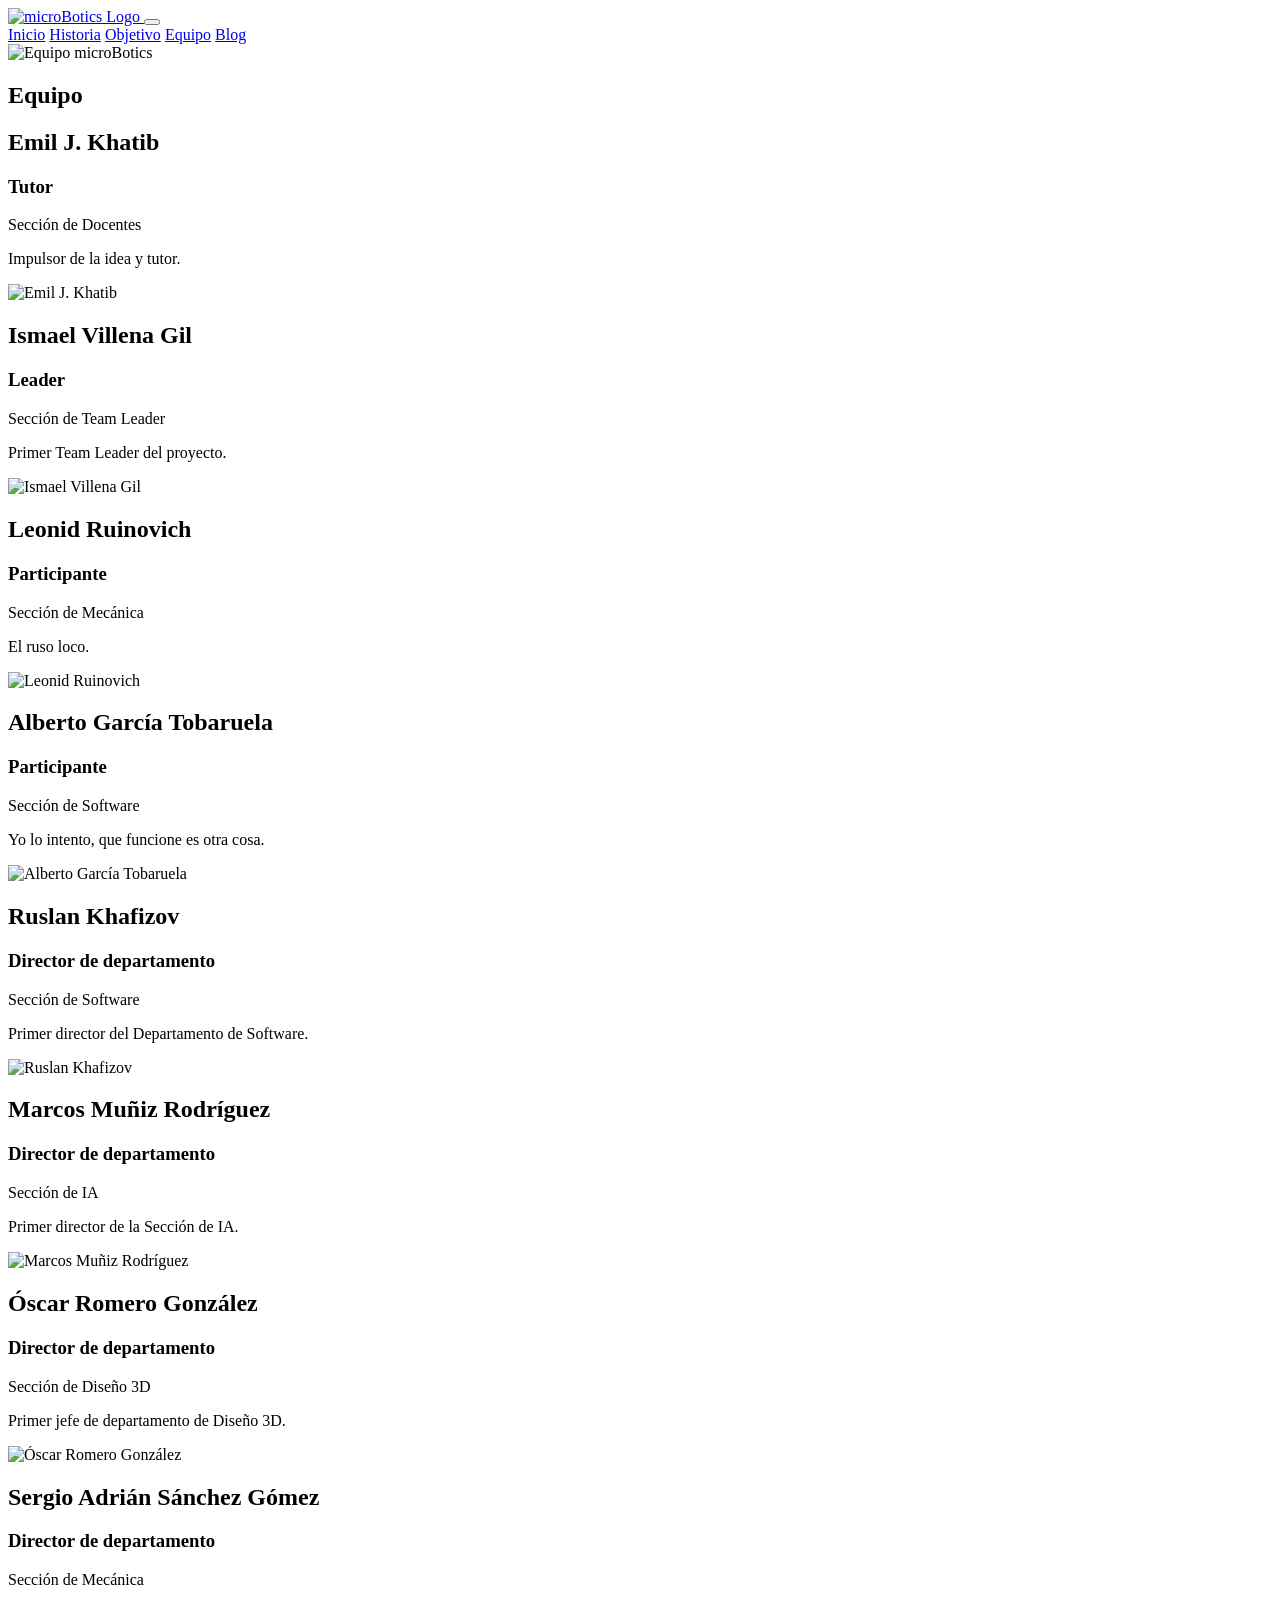
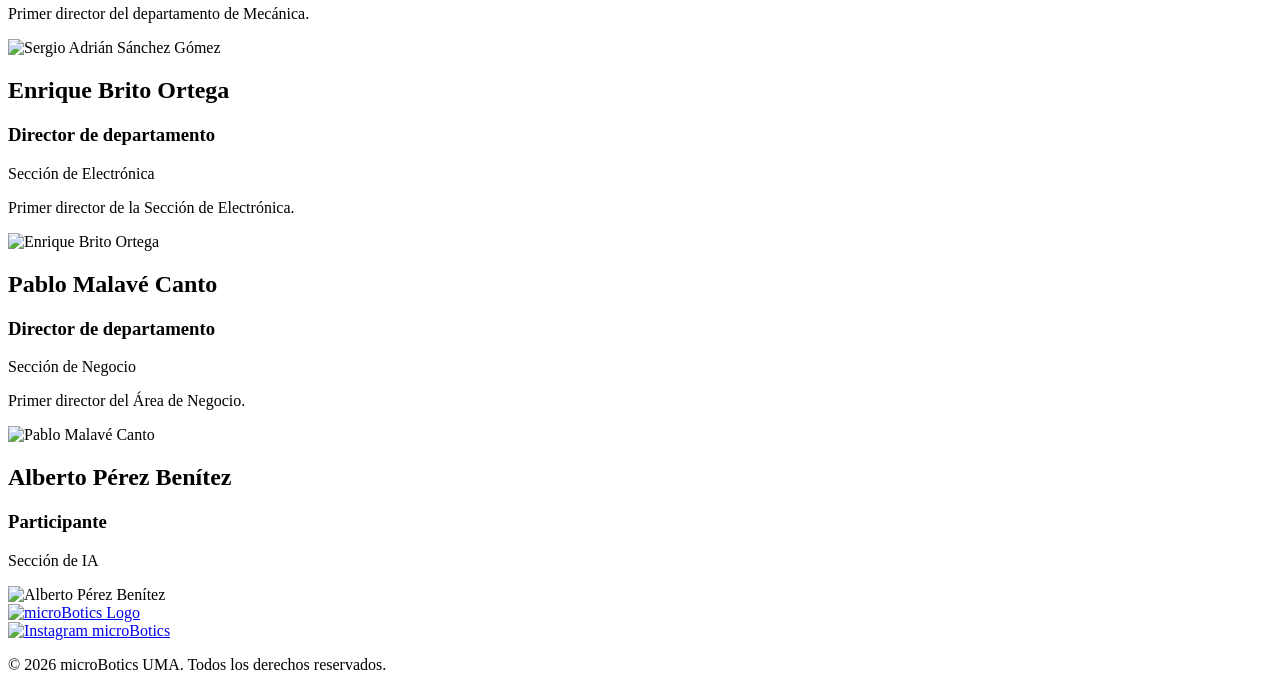
==== equipo/index.html @ 7e82edec "Add index.html for equipo section" ====
<!DOCTYPE html>
<html lang="es">
<head>
    <meta charset="UTF-8">
    <meta name="viewport" content="width=device-width, initial-scale=1.0">
    <title>Equipo - microBotics UMA</title>
    <link rel="stylesheet" href="style.css">
    <link rel="icon" type="image/png" href="favicon.png">
</head>
<body>

    <!-- CABECERA FIJA Y BLOQUEADA -->
    <header class="header">
        <a href="index.html" class="logo-container">
            <img src="logo.png" alt="microBotics Logo" class="logo-img">
        </a>
        
        <!-- Botón de menú hamburguesa para móviles -->
        <button class="menu-toggle" id="mobileMenuBtn" aria-label="Abrir menú">
            <span></span>
            <span></span>
            <span></span>
        </button>

        <nav class="nav nav-links" id="navLinks">
            <a href="index.html">Inicio</a>
            <a href="que-es-microbotics.html">Historia</a>
            <a href="objetivo.html">Objetivo</a>
            <a href="equipo.html">Equipo</a>
            <a href="index.html#blog">Blog</a>
        </nav>
    </header>

    <!-- PORTADA DE LA PÁGINA (HERO INTERNO) -->
    <section class="hero-internal">
        <!-- Puedes usar proyecto-modular-1.jpg o cualquier foto de chasis que tengas -->
        <img src="equipo.jpg" alt="Equipo microBotics" class="bg-image">
        <div class="overlay-internal"></div>
        <div class="hero-internal-content">
            <h1>Equipo</h1>
        </div>
    </section>

    <!-- SECCIÓN DE MIEMBROS DEL EQUIPO -->
    <section class="team-section">
        <div class="team-container">

            <!-- Miembro 1 -->
            <div class="team-card">
                <div class="team-info">
                    <h2>Emil J. Khatib</h2>
                    <h3>Tutor</h3>
                    <span class="team-badge">Sección de Docentes</span>
                    <p>Impulsor de la idea y tutor.</p>
                </div>
                <div class="team-photo">
                    <img src="logo.png" alt="Emil J. Khatib">
                </div>
            </div>

            <!-- Miembro 2 -->
            <div class="team-card">
                <div class="team-info">
                    <h2>Ismael Villena Gil</h2>
                    <h3>Leader</h3>
                    <span class="team-badge">Sección de Team Leader</span>
                    <p>Primer Team Leader del proyecto.</p>
                </div>
                <div class="team-photo">
                    <img src="logo.png" alt="Ismael Villena Gil">
                </div>
            </div>

            <!-- Miembro 3 -->
            <div class="team-card">
                <div class="team-info">
                    <h2>Leonid Ruinovich</h2>
                    <h3>Participante</h3>
                    <span class="team-badge">Sección de Mecánica</span>
                    <p>El ruso loco.</p>
                </div>
                <div class="team-photo">
                    <img src="logo.png" alt="Leonid Ruinovich">
                </div>
            </div>

            <!-- Miembro 4 -->
            <div class="team-card">
                <div class="team-info">
                    <h2>Alberto García Tobaruela</h2>
                    <h3>Participante</h3>
                    <span class="team-badge">Sección de Software</span>
                    <p>Yo lo intento, que funcione es otra cosa.</p>
                </div>
                <div class="team-photo">
                    <img src="logo.png" alt="Alberto García Tobaruela">
                </div>
            </div>

            <!-- Miembro 5 -->
            <div class="team-card">
                <div class="team-info">
                    <h2>Ruslan Khafizov</h2>
                    <h3>Director de departamento</h3>
                    <span class="team-badge">Sección de Software</span>
                    <p>Primer director del Departamento de Software.</p>
                </div>
                <div class="team-photo">
                    <img src="logo.png" alt="Ruslan Khafizov">
                </div>
            </div>

            <!-- Miembro 6 -->
            <div class="team-card">
                <div class="team-info">
                    <h2>Marcos Muñiz Rodríguez</h2>
                    <h3>Director de departamento</h3>
                    <span class="team-badge">Sección de IA</span>
                    <p>Primer director de la Sección de IA.</p>
                </div>
                <div class="team-photo">
                    <img src="logo.png" alt="Marcos Muñiz Rodríguez">
                </div>
            </div>

            <!-- Miembro 7 -->
            <div class="team-card">
                <div class="team-info">
                    <h2>Óscar Romero González</h2>
                    <h3>Director de departamento</h3>
                    <span class="team-badge">Sección de Diseño 3D</span>
                    <p>Primer jefe de departamento de Diseño 3D.</p>
                </div>
                <div class="team-photo">
                    <img src="logo.png" alt="Óscar Romero González">
                </div>
            </div>

            <!-- Miembro 8 -->
            <div class="team-card">
                <div class="team-info">
                    <h2>Sergio Adrián Sánchez Gómez</h2>
                    <h3>Director de departamento</h3>
                    <span class="team-badge">Sección de Mecánica</span>
                    <p>Primer director del departamento de Mecánica.</p>
                </div>
                <div class="team-photo">
                    <img src="logo.png" alt="Sergio Adrián Sánchez Gómez">
                </div>
            </div>

            <!-- Miembro 9 -->
            <div class="team-card">
                <div class="team-info">
                    <h2>Enrique Brito Ortega</h2>
                    <h3>Director de departamento</h3>
                    <span class="team-badge">Sección de Electrónica</span>
                    <p>Primer director de la Sección de Electrónica.</p>
                </div>
                <div class="team-photo">
                    <img src="logo.png" alt="Enrique Brito Ortega">
                </div>
            </div>

            <!-- Miembro 10 -->
            <div class="team-card">
                <div class="team-info">
                    <h2>Pablo Malavé Canto</h2>
                    <h3>Director de departamento</h3>
                    <span class="team-badge">Sección de Negocio</span>
                    <p>Primer director del Área de Negocio.</p>
                </div>
                <div class="team-photo">
                    <img src="logo.png" alt="Pablo Malavé Canto">
                </div>
            </div>

            <!-- Miembro 11 -->
            <div class="team-card">
                <div class="team-info">
                    <h2>Alberto Pérez Benítez</h2>
                    <h3>Participante</h3>
                    <span class="team-badge">Sección de IA</span>
                    <p></p>
                </div>
                <div class="team-photo">
                    <img src="logo.png" alt="Alberto Pérez Benítez">
                </div>
            </div>

        </div>
    </section>

   <!-- PIE DE PÁGINA (FOOTER) -->
    <footer class="footer">
        <div class="footer-content">
            <a href="index.html" class="footer-logo-container">
                <img src="logo.png" alt="microBotics Logo" class="footer-logo-img">
            </a>
            
            <!-- Logo de Instagram con enlace directo -->
            <div class="footer-social">
                <a href="https://www.instagram.com/micro_botics/" target="_blank" class="footer-insta-link">
                    <img src="logo-insta.png" alt="Instagram microBotics" class="footer-insta-img">
                </a>
            </div>

            <p class="footer-copy">© 2026 microBotics UMA. Todos los derechos reservados.</p>
        </div>
    </footer>

    <script src="script.js"></script>
</body>
</html>
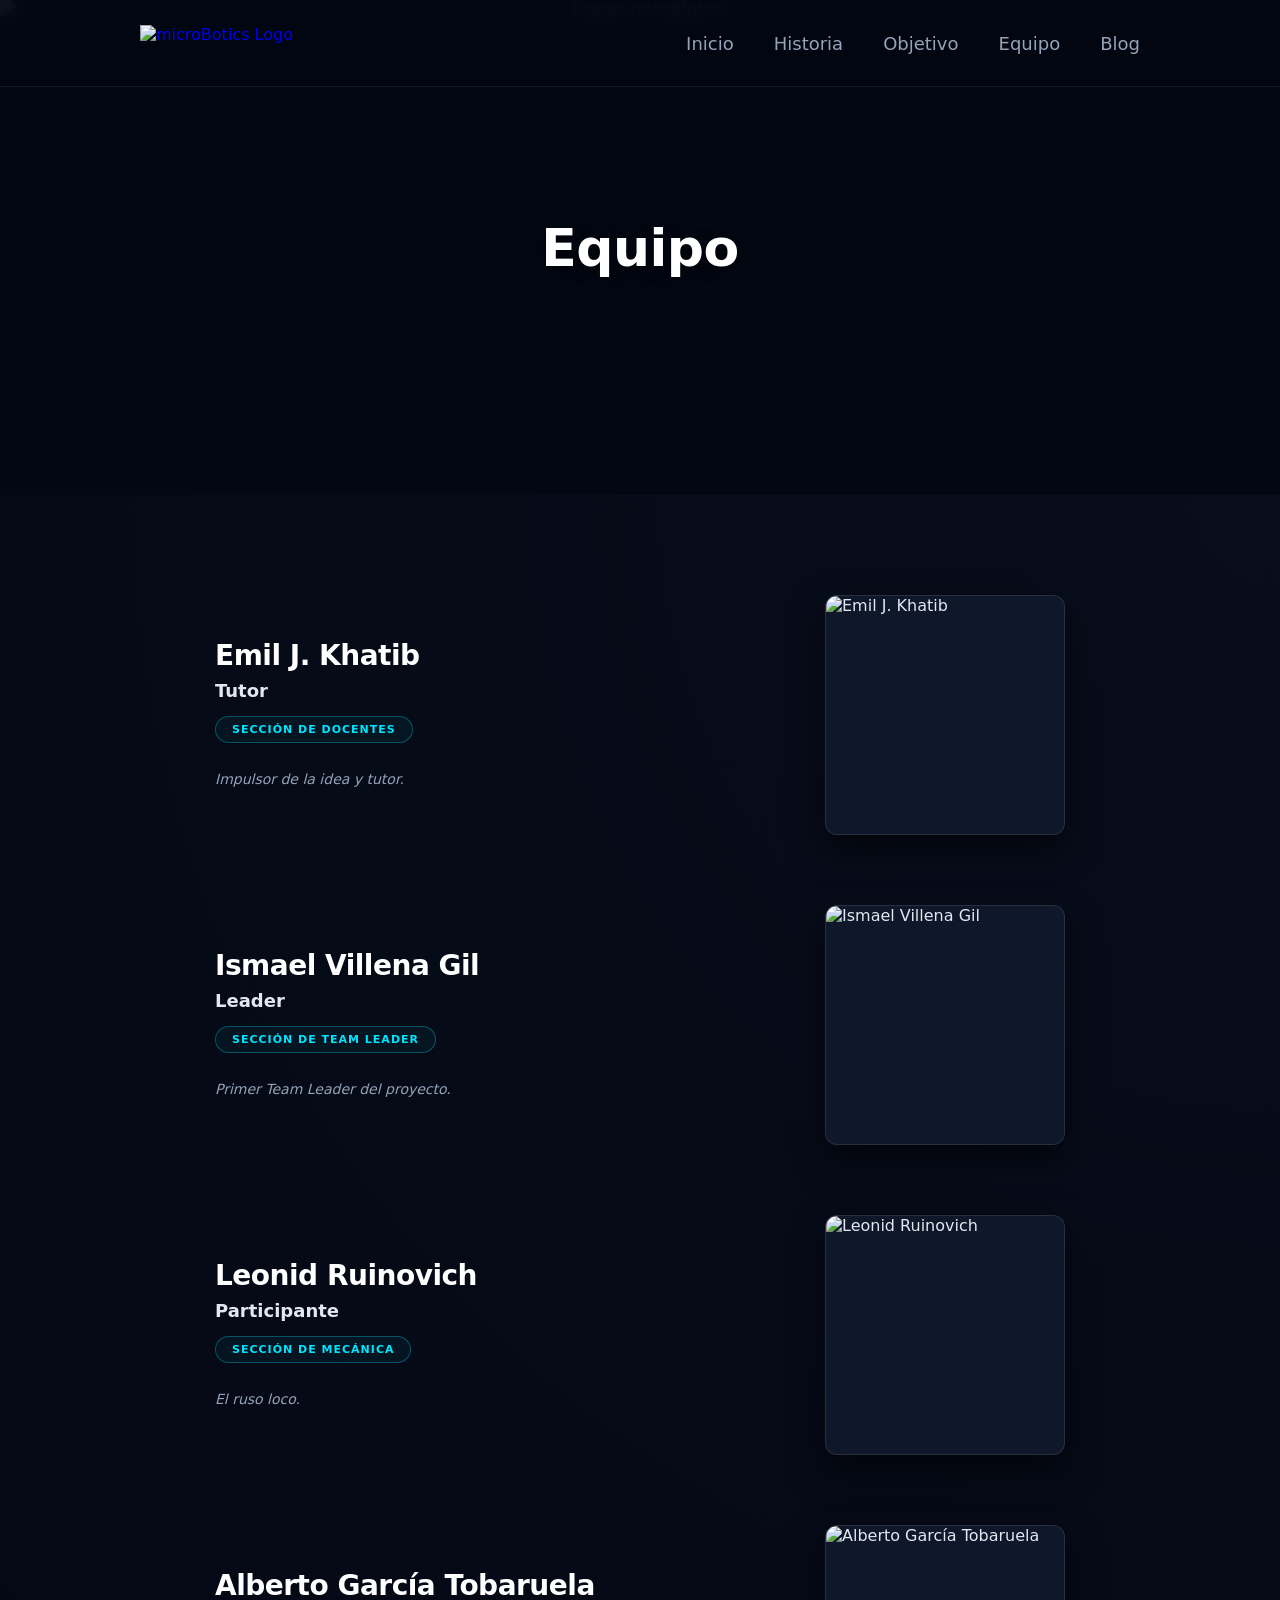
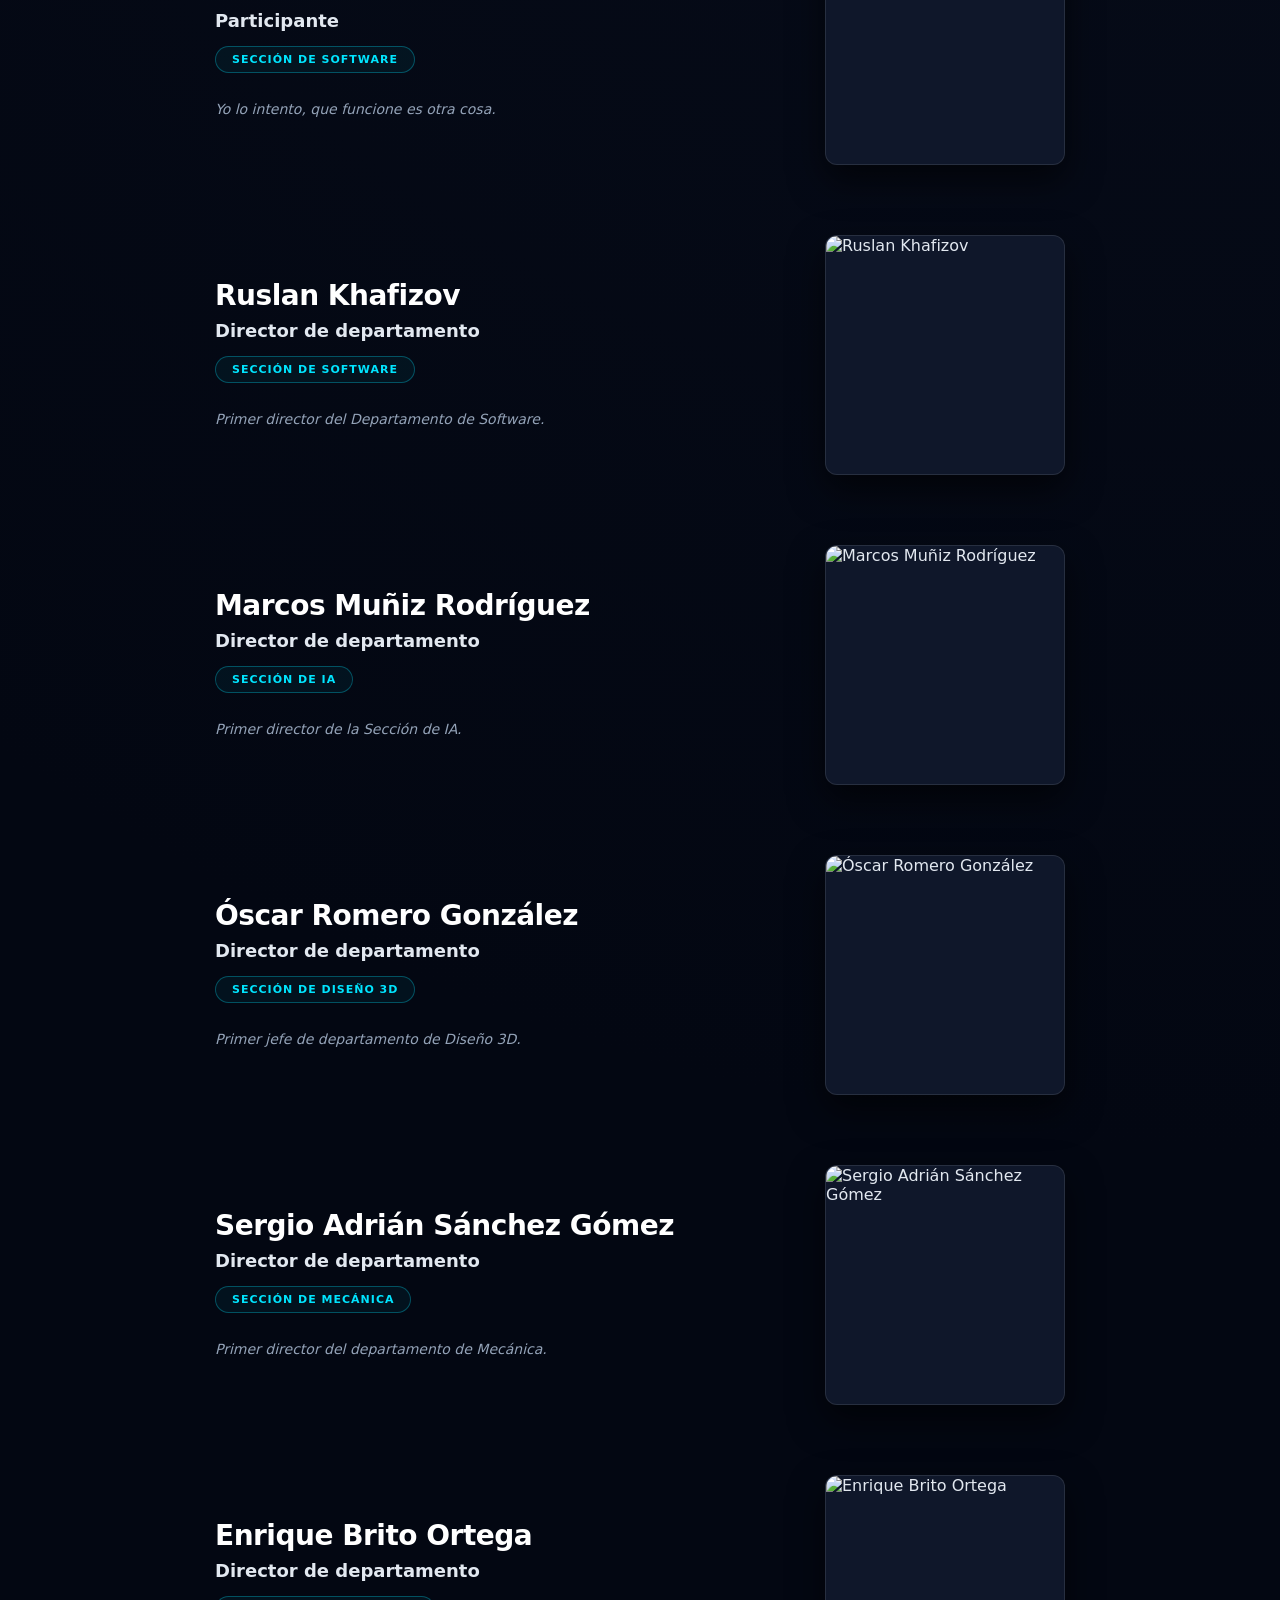
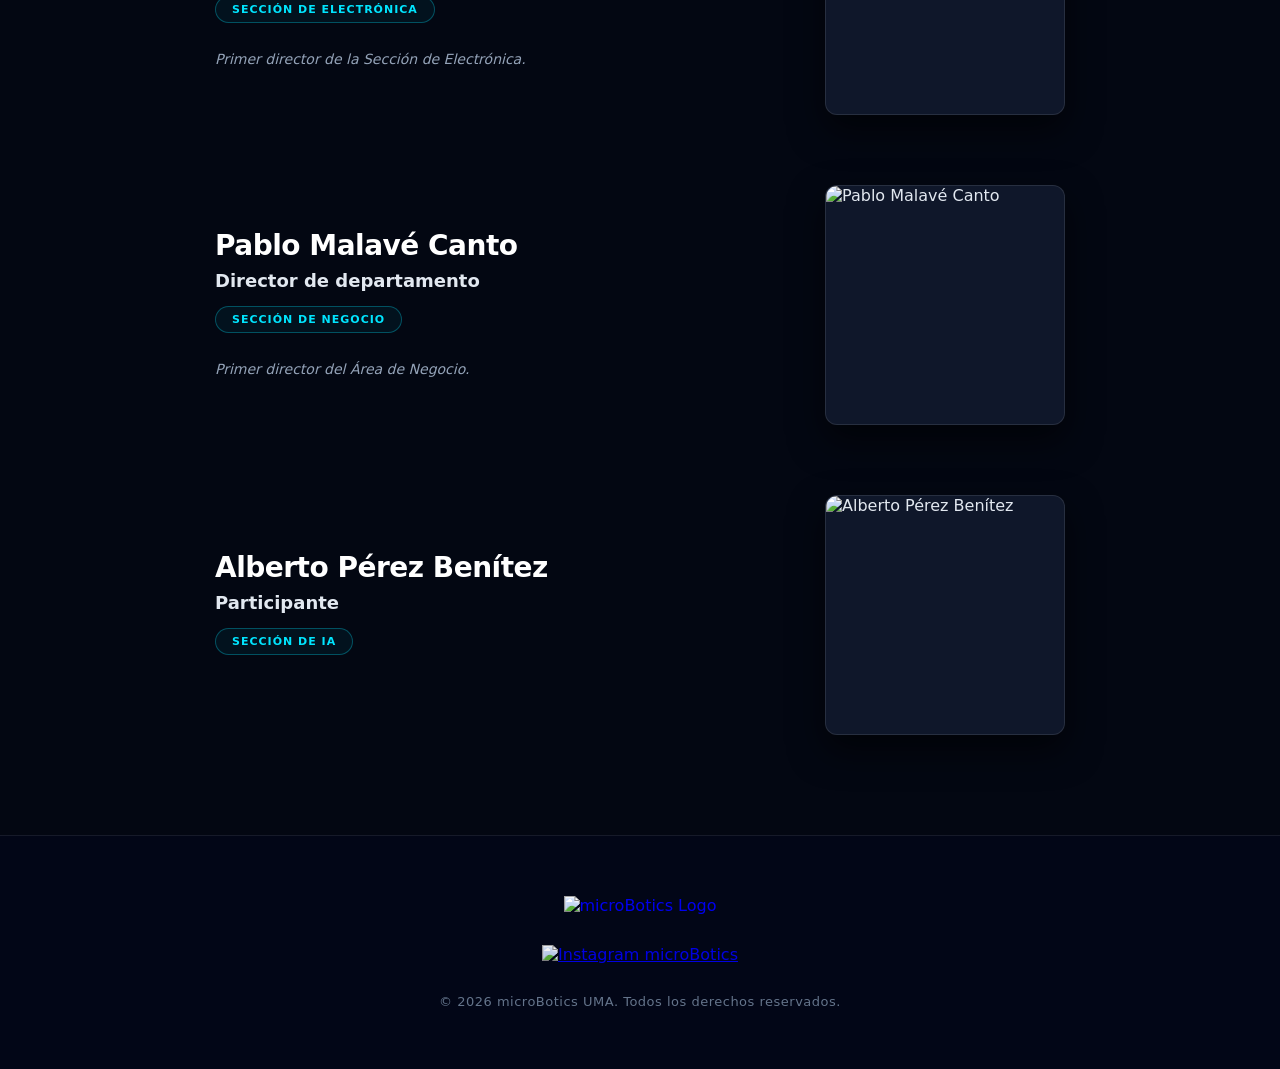
==== commit ed6b29ad: "Update stylesheet link path in index.html" ====
--- a/equipo/index.html
+++ b/equipo/index.html
@@ -4,7 +4,7 @@
     <meta charset="UTF-8">
     <meta name="viewport" content="width=device-width, initial-scale=1.0">
     <title>Equipo - microBotics UMA</title>
-    <link rel="stylesheet" href="style.css">
+    <link rel="stylesheet" href="../style.css">
     <link rel="icon" type="image/png" href="favicon.png">
 </head>
 <body>
--- a/style.css
+++ b/style.css
@@ -0,0 +1,1294 @@
+* {
+    margin: 0;
+    padding: 0;
+    box-sizing: border-box;
+}
+
+body {
+    font-family: system-ui, -apple-system, BlinkMacSystemFont, 'Segoe UI', Roboto, Helvetica, Arial, sans-serif;
+    background-color: #030712;
+    color: #e2e8f0; 
+    overflow-x: hidden;
+    -webkit-font-smoothing: antialiased;
+}
+
+/* Línea de acento azul / cyan decorativa para encabezados */
+.section-accent-line {
+    width: 45px;
+    height: 4px;
+    background: linear-gradient(90deg, #00E5FF, #0284c7);
+    margin-bottom: 15px;
+    border-radius: 4px;
+    box-shadow: 0 0 12px rgba(0, 229, 255, 0.4);
+}
+
+.center-line {
+    margin-left: auto;
+    margin-right: auto;
+}
+
+/* Cabecera fija con cristal esmerilado oscuro */
+.header {
+    position: fixed; 
+    top: 0;
+    left: 0;
+    width: 100%;
+    display: flex;
+    justify-content: space-between;
+    align-items: center;
+    padding: 25px 140px; 
+    z-index: 999999; 
+    background-color: rgba(3, 7, 18, 0.9); 
+    backdrop-filter: blur(12px); 
+    border-bottom: 1px solid rgba(255, 255, 255, 0.08);
+    transform: translateZ(0);
+}
+
+.logo-container {
+    display: flex;
+    align-items: center;
+    text-decoration: none;
+}
+
+.logo-img {
+    height: 36px;          
+    width: auto;           
+    object-fit: contain;
+}
+
+.nav {
+    display: flex;
+    align-items: center;
+}
+
+.nav a {
+    color: #94a3b8;
+    text-decoration: none;
+    margin-left: 40px;
+    font-size: 18px; 
+    font-weight: 500; 
+    transition: color 0.3s ease;
+}
+
+.nav a:hover {
+    color: #00E5FF;
+}
+
+/* Botón de menú hamburguesa (Oculto en escritorio) */
+.menu-toggle {
+    display: none;
+    flex-direction: column;
+    justify-content: space-between;
+    width: 30px;
+    height: 22px;
+    background: transparent;
+    border: none;
+    cursor: pointer;
+    z-index: 1000000;
+}
+
+.menu-toggle span {
+    width: 100%;
+    height: 3px;
+    background-color: #ffffff;
+    border-radius: 3px;
+    transition: all 0.3s ease;
+}
+
+/* Sección Principal (Portada) */
+.hero {
+    position: relative;
+    width: 100vw;
+    height: 100vh;
+    display: flex;
+    align-items: center; 
+    justify-content: flex-start; 
+    padding-left: 140px; 
+}
+
+.bg-image {
+    position: absolute;
+    top: 0;
+    left: 0;
+    width: 100%;
+    height: 100%;
+    object-fit: cover;
+    z-index: -2;
+    filter: brightness(1.05) contrast(1.05);
+}
+
+/* Gestión de visibilidad de las imágenes de portada */
+.bg-mobile {
+    display: none;
+}
+
+.bg-desktop {
+    display: block;
+}
+
+.overlay {
+    position: absolute;
+    top: 0;
+    left: 0;
+    width: 100%;
+    height: 100%;
+    background: linear-gradient(135deg, rgba(3, 7, 18, 0.65) 0%, rgba(15, 23, 42, 0.6) 100%);
+    z-index: -1;
+}
+
+.hero-content {
+    display: flex;
+    flex-direction: column;
+    align-items: flex-start;
+    width: 100%;
+    max-width: 850px;
+    z-index: 1;
+    padding-right: 20px;
+}
+
+.hero-text-block {
+    display: flex;
+    flex-direction: column;
+    align-items: flex-start;
+    width: 100%;
+    margin-bottom: 25px;
+}
+
+.hero-content h1 {
+    font-size: 46px;
+    font-weight: 700;
+    line-height: 1.2;
+    color: #ffffff;
+    margin-bottom: 5px;
+    letter-spacing: -0.5px;
+    text-shadow: 0 2px 10px rgba(0, 0, 0, 0.8);
+}
+
+.dynamic-title {
+    display: flex;
+    align-items: center;          
+    height: 55px;                          
+    white-space: nowrap;
+}
+
+.typed-text {
+    font-size: 46px;
+    font-weight: 700;
+    color: #00E5FF;
+    line-height: 1;
+    text-shadow: 0 2px 10px rgba(0, 0, 0, 0.8);
+}
+
+.btn-explore {
+    display: inline-block;
+    padding: 12px 28px;
+    border: 2px solid #00E5FF;
+    color: #ffffff;
+    text-decoration: none;
+    font-size: 14px;
+    font-weight: 600;
+    letter-spacing: 1px;
+    transition: all 0.3s ease;
+    background: rgba(0, 229, 255, 0.15);
+    border-radius: 30px;
+    margin-top: 10px;
+    cursor: pointer;
+    backdrop-filter: blur(4px);
+}
+
+.btn-explore:hover {
+    background: #00E5FF;
+    color: #030712;
+    box-shadow: 0 0 25px rgba(0, 229, 255, 0.5);
+}
+
+/* Filas de Proyectos */
+.projects-rows {
+    padding: 40px 0;
+    background-color: #030712;
+}
+
+.project-row {
+    display: flex;
+    align-items: center;
+    padding: 80px 140px; 
+    min-height: 480px;
+    gap: 60px;
+    background-color: #0f172a;
+    margin: 30px 80px;
+    border-radius: 20px;
+    border: 1px solid rgba(255, 255, 255, 0.08);
+    box-shadow: 0 20px 40px rgba(0, 0, 0, 0.6);
+}
+
+.project-row.alt-row {
+    background-color: #0b1120;
+}
+
+.project-text {
+    flex: 1;
+}
+
+.project-text h3 {
+    font-size: 36px;
+    font-weight: 700;
+    margin-bottom: 20px;
+    color: #ffffff;
+    letter-spacing: -0.5px;
+}
+
+.project-text p {
+    font-size: 17px;
+    line-height: 1.8; 
+    color: #94a3b8;   
+    margin-bottom: 35px;
+}
+
+.project-image {
+    flex: 1;
+    height: 380px;
+    overflow: hidden;
+    border-radius: 12px;
+    box-shadow: 0 10px 30px rgba(0,0,0,0.5);
+    border: 1px solid rgba(255, 255, 255, 0.05);
+}
+
+.project-image img {
+    width: 100%;
+    height: 100%;
+    object-fit: cover;
+    border-radius: 12px;
+    transition: transform 0.5s ease;
+}
+
+.project-image:hover img {
+    transform: scale(1.03);
+}
+
+.btn-project {
+    display: inline-block;
+    padding: 14px 35px;
+    background-color: #0284c7; 
+    color: #fff;
+    text-decoration: none;
+    font-size: 15px;
+    font-weight: 600;
+    transition: all 0.3s ease;
+    border-radius: 30px;
+}
+
+.btn-project:hover {
+    background-color: #0ea5e9;
+    box-shadow: 0 0 20px rgba(14, 165, 233, 0.4);
+}
+
+/* ========================================= */
+/* SECCIÓN NUESTROS PROYECTOS (3 TARJETAS)   */
+/* ========================================= */
+.modular-projects-section {
+    background-color: #050b14;
+    padding: 100px 40px;
+    text-align: center;
+    border-top: 1px solid rgba(255, 255, 255, 0.05);
+    border-bottom: 1px solid rgba(255, 255, 255, 0.05);
+}
+
+.modular-section-title {
+    font-size: 38px;
+    font-weight: 700;
+    color: #ffffff;
+    margin-bottom: 50px;
+    letter-spacing: -0.5px;
+}
+
+.modular-cards-container {
+    display: flex;
+    justify-content: center;
+    gap: 30px;
+    flex-wrap: wrap;
+    max-width: 1200px;
+    margin: 0 auto;
+}
+
+.modular-card {
+    background-color: #0f172a;
+    border: 1px solid rgba(255, 255, 255, 0.1);
+    border-radius: 16px;
+    width: 350px;
+    padding: 30px 25px;
+    display: flex;
+    flex-direction: column;
+    align-items: center;
+    box-shadow: 0 15px 35px rgba(0, 0, 0, 0.6);
+    transition: transform 0.3s ease, border-color 0.3s ease, box-shadow 0.3s ease;
+}
+
+.modular-card:hover {
+    transform: translateY(-8px);
+    border-color: #00E5FF;
+    box-shadow: 0 20px 40px rgba(0, 229, 255, 0.15);
+}
+
+.modular-img-box {
+    width: 100%;
+    height: 200px;
+    background-color: #1e293b;
+    border-radius: 10px;
+    overflow: hidden;
+    margin-bottom: 20px;
+}
+
+.modular-img-box img {
+    width: 100%;
+    height: 100%;
+    object-fit: cover;
+    transition: transform 0.3s ease;
+}
+
+.modular-card:hover .modular-img-box img {
+    transform: scale(1.05);
+}
+
+.modular-card h3 {
+    font-size: 22px;
+    font-weight: 600;
+    color: #ffffff;
+    margin-bottom: 12px;
+}
+
+.modular-card p {
+    font-size: 15px;
+    color: #94a3b8;
+    line-height: 1.6;
+    margin-bottom: 15px;
+    flex-grow: 1;
+}
+
+/* ========================================= */
+/* SECCIÓN DEL BLOG CORPORATIVO (2 POSTS)    */
+/* ========================================= */
+.blog-section {
+    background-color: #030712;
+    padding: 100px 40px;
+    text-align: left;
+}
+
+.blog-header {
+    max-width: 1200px;
+    margin: 0 auto 40px auto;
+    padding-left: 10px;
+}
+
+.blog-header h2 {
+    font-size: 34px;
+    font-weight: 700;
+    color: #ffffff;
+    margin-bottom: 8px;
+    letter-spacing: -0.5px;
+}
+
+.blog-header p {
+    font-size: 16px;
+    color: #94a3b8;
+}
+
+.blog-cards-container {
+    display: flex;
+    justify-content: center;
+    gap: 30px;
+    flex-wrap: wrap;
+    max-width: 1200px;
+    margin: 0 auto 40px auto;
+}
+
+.blog-card {
+    background-color: #0f172a;
+    border: 1px solid rgba(255, 255, 255, 0.08);
+    border-radius: 16px;
+    width: 450px;
+    overflow: hidden;
+    display: flex;
+    flex-direction: column;
+    box-shadow: 0 15px 35px rgba(0, 0, 0, 0.6);
+    transition: transform 0.3s ease, border-color 0.3s ease;
+}
+
+.blog-card:hover {
+    transform: translateY(-5px);
+    border-color: #00E5FF;
+}
+
+.blog-img-box {
+    width: 100%;
+    height: 260px;
+    overflow: hidden;
+    background-color: #1e293b;
+}
+
+.blog-img-box img {
+    width: 100%;
+    height: 100%;
+    object-fit: cover;
+    transition: transform 0.5s ease;
+}
+
+.blog-card:hover .blog-img-box img {
+    transform: scale(1.05);
+}
+
+.blog-content {
+    padding: 25px 20px;
+    background-color: #0f172a;
+    flex-grow: 1;
+    display: flex;
+    align-items: flex-start;
+}
+
+.blog-content h3 {
+    font-size: 20px;
+    font-weight: 700;
+    color: #ffffff;
+    line-height: 1.4;
+}
+
+.blog-btn-container {
+    text-align: center;
+    margin-top: 40px;
+}
+
+.btn-blog {
+    display: inline-block;
+    padding: 14px 40px;
+    background-color: #0284c7; 
+    color: #ffffff;
+    text-decoration: none;
+    font-size: 14px;
+    font-weight: 700;
+    letter-spacing: 1px;
+    border-radius: 30px;
+    transition: all 0.3s ease;
+}
+
+.btn-blog:hover {
+    background-color: #0ea5e9;
+    box-shadow: 0 0 20px rgba(14, 165, 233, 0.5);
+}
+
+/* Estilos de la Ventana Modal (Pop-up) */
+.modal-overlay {
+    display: none;
+    position: fixed;
+    top: 0;
+    left: 0;
+    width: 100vw;
+    height: 100vh;
+    background-color: rgba(3, 7, 18, 0.85);
+    backdrop-filter: blur(8px);
+    z-index: 9999999;
+    justify-content: center;
+    align-items: center;
+    padding: 20px;
+}
+
+.modal-box {
+    background-color: #0f172a;
+    border: 1px solid rgba(255, 255, 255, 0.12);
+    width: 100%;
+    max-width: 550px;
+    max-height: 90vh;
+    overflow-y: auto;
+    padding: 40px;
+    border-radius: 20px;
+    position: relative;
+    box-shadow: 0 25px 50px rgba(0, 0, 0, 0.9);
+    color: #e2e8f0;
+}
+
+.close-btn {
+    position: absolute;
+    top: 20px;
+    right: 20px;
+    background: transparent;
+    border: none;
+    color: #94a3b8;
+    font-size: 30px;
+    line-height: 1;
+    cursor: pointer;
+    transition: color 0.3s ease;
+}
+
+.close-btn:hover {
+    color: #ffffff;
+}
+
+.modal-header-text {
+    margin-bottom: 25px;
+}
+
+.modal-header-text h2 {
+    font-size: 26px;
+    font-weight: 700;
+    color: #ffffff;
+    margin-bottom: 8px;
+}
+
+.modal-header-text p {
+    font-size: 14px;
+    color: #94a3b8;
+}
+
+.input-group {
+    margin-bottom: 18px;
+    display: flex;
+    flex-direction: column;
+}
+
+.input-group label {
+    font-size: 13px;
+    font-weight: 500;
+    margin-bottom: 6px;
+    color: #cbd5e1;
+}
+
+.input-group input,
+.input-group select,
+.input-group textarea {
+    width: 100%;
+    padding: 12px 14px;
+    background-color: #1e293b;
+    border: 1px solid rgba(255, 255, 255, 0.1);
+    border-radius: 8px;
+    color: #fff;
+    font-size: 14px;
+    outline: none;
+    transition: border-color 0.3s;
+}
+
+.input-group input:focus,
+.input-group select:focus,
+.input-group textarea:focus {
+    border-color: #00E5FF;
+}
+
+.submit-modal-btn {
+    width: 100%;
+    padding: 14px;
+    background-color: #0284c7;
+    color: #fff;
+    border: none;
+    border-radius: 30px;
+    font-size: 15px;
+    font-weight: 600;
+    cursor: pointer;
+    transition: background-color 0.3s ease;
+    margin-top: 10px;
+}
+
+.submit-modal-btn:hover {
+    background-color: #0ea5e9;
+}
+
+.typed-cursor {
+    font-size: 46px !important;
+    color: #00E5FF !important;
+    font-weight: 700;
+    margin-left: 4px;
+    animation: blink 0.8s infinite;
+}
+
+@keyframes blink {
+    0%, 100% { opacity: 1; }
+    50% { opacity: 0; }
+}
+
+/* ============================== */
+/* PIE DE PÁGINA (FOOTER)         */
+/* ============================== */
+.footer {
+    background-color: #020617;
+    border-top: 1px solid rgba(255, 255, 255, 0.08);
+    padding: 60px 20px;
+    display: flex;
+    justify-content: center;
+    align-items: center;
+    width: 100%;
+}
+
+.footer-content {
+    display: flex;
+    flex-direction: column;
+    align-items: center;
+    text-align: center;
+    gap: 22px;
+}
+
+.footer-logo-container {
+    display: inline-block;
+    text-decoration: none;
+}
+
+.footer-logo-img {
+    height: 42px;
+    width: auto;
+    object-fit: contain;
+}
+
+.footer-social {
+    margin: 8px 0;
+}
+
+.footer-insta-link {
+    display: inline-block;
+    transition: transform 0.3s ease, filter 0.3s ease;
+}
+
+.footer-insta-img {
+    width: 72px;
+    height: 72px;
+    object-fit: contain;
+    filter: brightness(0.95);
+}
+
+.footer-insta-link:hover {
+    transform: scale(1.15);
+}
+
+.footer-insta-link:hover .footer-insta-img {
+    filter: brightness(1) drop-shadow(0 0 14px rgba(0, 229, 255, 0.8));
+}
+
+.footer-copy {
+    font-size: 13px;
+    color: #64748b;
+    letter-spacing: 0.5px;
+}
+
+/* ========================================= */
+/* ADAPTACIÓN RESPONSIVE / MÓVILES           */
+/* ========================================= */
+@media (max-width: 1200px) {
+    .header {
+        padding: 20px 20px;
+    }
+
+    /* Mostrar botón de hamburguesa (3 rayas) */
+    .menu-toggle {
+        display: flex;
+    }
+
+    /* Menú desplegable lateral móvil */
+    .nav {
+        position: fixed;
+        top: 0;
+        right: -100%;
+        width: 75%;
+        height: 100vh;
+        background-color: rgba(3, 7, 18, 0.98);
+        backdrop-filter: blur(16px);
+        flex-direction: column;
+        justify-content: center;
+        align-items: center;
+        transition: right 0.4s ease-in-out;
+        box-shadow: -10px 0 30px rgba(0, 0, 0, 0.8);
+        border-left: 1px solid rgba(255, 255, 255, 0.08);
+        z-index: 999999;
+    }
+
+    .nav.active {
+        right: 0;
+    }
+
+    .nav a {
+        margin: 20px 0;
+        font-size: 20px;
+    }
+
+    /* Animación de las 3 rayas al abrir */
+    .menu-toggle.open span:nth-child(1) {
+        transform: translateY(9.5px) rotate(45deg);
+    }
+    .menu-toggle.open span:nth-child(2) {
+        opacity: 0;
+    }
+    .menu-toggle.open span:nth-child(3) {
+        transform: translateY(-9.5px) rotate(-45deg);
+    }
+
+    /* Intercambio inteligente de imágenes en móvil */
+    .bg-desktop {
+        display: none;
+    }
+
+    .bg-mobile {
+        display: block;
+        object-position: center center;
+    }
+
+    /* Portada móvil centrada y equilibrada */
+    .hero {
+        padding-left: 20px;
+        padding-right: 20px;
+        justify-content: center;
+        align-items: center;
+        text-align: center;
+        height: 100vh;
+    }
+
+    .overlay {
+        background: linear-gradient(135deg, rgba(3, 7, 18, 0.7) 0%, rgba(3, 7, 18, 0.6) 100%);
+    }
+
+    .hero-content {
+        align-items: center;
+        padding-right: 0;
+        width: 100%;
+    }
+
+    .hero-text-block {
+        align-items: center;
+        width: 100%;
+    }
+
+    .hero-content h1 {
+        font-size: 25px;
+        white-space: normal;
+        text-align: center;
+        width: 100%;
+    }
+
+    .dynamic-title {
+        height: auto;
+        white-space: normal;
+        justify-content: center;
+        width: 100%;
+    }
+
+    .typed-text {
+        font-size: 23px;
+        white-space: normal;
+        word-break: break-word;
+        text-align: center;
+    }
+
+    .typed-cursor {
+        font-size: 23px !important;
+    }
+
+    .btn-explore {
+        margin-top: 15px;
+    }
+
+    .project-row {
+        flex-direction: column;
+        padding: 40px 20px;
+        margin: 10px;
+    }
+    
+    .project-text {
+        padding-right: 0;
+        padding-bottom: 30px;
+        text-align: center;
+    }
+    
+    .project-image {
+        width: 100%;
+        height: 250px;
+    }
+    
+    .btn-project {
+        width: 100%;
+        text-align: center;
+    }
+
+    .modular-cards-container,
+    .blog-cards-container {
+        flex-direction: column;
+        align-items: center;
+    }
+    .modular-card,
+    .blog-card {
+        width: 100%;
+        max-width: 400px;
+    }
+    .blog-header {
+        text-align: center;
+        padding-left: 0;
+    }
+}
+
+/* ========================================= */
+/* ESTILOS PARA LA PÁGINA DE HISTORIA (ABOUT)*/
+/* ========================================= */
+.hero-internal {
+    position: relative;
+    width: 100vw;
+    height: 55vh;
+    display: flex;
+    align-items: center; 
+    justify-content: center; 
+    text-align: center;
+}
+
+.overlay-internal {
+    position: absolute;
+    top: 0;
+    left: 0;
+    width: 100%;
+    height: 100%;
+    background: linear-gradient(180deg, rgba(3, 7, 18, 0.4) 0%, rgba(3, 7, 18, 0.9) 100%);
+    z-index: -1;
+}
+
+.hero-internal-content h1 {
+    font-size: 52px;
+    font-weight: 700;
+    color: #ffffff;
+    letter-spacing: -0.5px;
+    text-shadow: 0 4px 15px rgba(0, 0, 0, 0.6);
+}
+
+.history-main-section {
+    background-color: #030712;
+    padding: 100px 140px;
+}
+
+.history-grid-container {
+    display: flex;
+    align-items: center;
+    justify-content: space-between;
+    gap: 80px;
+    max-width: 1300px;
+    margin: 0 auto;
+}
+
+.history-text-column {
+    flex: 1;
+}
+
+.history-text-column h2 {
+    font-size: 36px;
+    font-weight: 700;
+    color: #ffffff;
+    margin-bottom: 25px;
+    letter-spacing: -0.5px;
+}
+
+.history-text-column p {
+    font-size: 16px;
+    line-height: 1.8;
+    color: #94a3b8;
+    margin-bottom: 20px;
+}
+
+.history-image-column {
+    flex: 1;
+    height: 380px;
+    border-radius: 12px;
+    overflow: hidden;
+    box-shadow: 0 20px 40px rgba(0, 0, 0, 0.8);
+    border: 1px solid rgba(255, 255, 255, 0.08);
+}
+
+.history-image-column img {
+    width: 100%;
+    height: 100%;
+    object-fit: cover;
+}
+
+@media (max-width: 992px) {
+    .history-main-section {
+        padding: 50px 20px;
+    }
+    .history-grid-container {
+        flex-direction: column;
+        gap: 40px;
+    }
+    .history-image-column {
+        width: 100%;
+        height: 250px;
+    }
+    .hero-internal-content h1 {
+        font-size: 38px;
+    }
+}
+
+/* ========================================= */
+/* ESTILOS DE LA CRONOLOGÍA (TIMELINE)       */
+/* ========================================= */
+.timeline-section {
+    background-color: #030712;
+    padding: 80px 20px 120px 20px;
+    position: relative;
+    overflow: hidden;
+}
+
+.timeline-header {
+    text-align: center;
+    max-width: 800px;
+    margin: 0 auto 70px auto;
+}
+
+.timeline-header h2 {
+    font-size: 38px;
+    font-weight: 700;
+    color: #ffffff;
+    margin-bottom: 10px;
+    letter-spacing: -0.5px;
+}
+
+.timeline-header p {
+    font-size: 16px;
+    color: #94a3b8;
+}
+
+.timeline-container {
+    position: relative;
+    max-width: 1000px;
+    margin: 0 auto;
+}
+
+.timeline-line {
+    position: absolute;
+    top: 0;
+    bottom: 0;
+    left: 50%;
+    width: 3px;
+    background: linear-gradient(180deg, #00E5FF 0%, #0284c7 50%, rgba(255, 255, 255, 0.1) 100%);
+    transform: translateX(-50%);
+    box-shadow: 0 0 15px rgba(0, 229, 255, 0.4);
+}
+
+.timeline-item {
+    position: relative;
+    width: 50%;
+    padding: 20px 40px;
+    box-sizing: border-box;
+}
+
+.timeline-item.left {
+    left: 0;
+    text-align: right;
+}
+
+.timeline-item.right {
+    left: 50%;
+    text-align: left;
+}
+
+.timeline-dot {
+    position: absolute;
+    top: 35px;
+    width: 36px;
+    height: 36px;
+    border-radius: 50%;
+    background-color: #0f172a;
+    border: 2px solid #00E5FF;
+    color: #00E5FF;
+    display: flex;
+    align-items: center;
+    justify-content: center;
+    font-size: 14px;
+    font-weight: bold;
+    z-index: 10;
+    box-shadow: 0 0 15px rgba(0, 229, 255, 0.5);
+}
+
+.timeline-item.left .timeline-dot {
+    right: -18px;
+}
+
+.timeline-item.right .timeline-dot {
+    left: -18px;
+}
+
+.timeline-dot.completed {
+    border-color: #10b981;
+    color: #10b981;
+    box-shadow: 0 0 15px rgba(16, 185, 129, 0.4);
+}
+
+.timeline-dot.progress {
+    border-color: #38bdf8;
+    color: #38bdf8;
+}
+
+.timeline-dot.upcoming {
+    border-color: #64748b;
+    color: #94a3b8;
+}
+
+.timeline-card {
+    background-color: #0f172a;
+    border: 1px solid rgba(255, 255, 255, 0.08);
+    border-radius: 16px;
+    padding: 25px;
+    box-shadow: 0 15px 35px rgba(0, 0, 0, 0.6);
+    transition: transform 0.3s ease, border-color 0.3s ease;
+}
+
+.timeline-card:hover {
+    transform: translateY(-5px);
+    border-color: #00E5FF;
+}
+
+.timeline-year {
+    display: inline-block;
+    font-size: 12px;
+    font-weight: 700;
+    color: #94a3b8;
+    background-color: #1e293b;
+    padding: 4px 10px;
+    border-radius: 6px;
+    margin-bottom: 10px;
+}
+
+.timeline-status {
+    display: inline-block;
+    font-size: 11px;
+    font-weight: 600;
+    padding: 3px 8px;
+    border-radius: 4px;
+    margin-left: 6px;
+    margin-bottom: 10px;
+}
+
+.status-completed {
+    background-color: rgba(16, 185, 129, 0.15);
+    color: #34d399;
+}
+
+.status-progress {
+    background-color: rgba(56, 189, 248, 0.15);
+    color: #38bdf8;
+}
+
+.status-upcoming {
+    background-color: rgba(100, 116, 139, 0.15);
+    color: #94a3b8;
+}
+
+.timeline-phase {
+    display: block;
+    font-size: 13px;
+    color: #64748b;
+    font-weight: 600;
+    text-transform: uppercase;
+    letter-spacing: 0.5px;
+    margin-bottom: 5px;
+}
+
+.timeline-card h3 {
+    font-size: 20px;
+    font-weight: 700;
+    color: #ffffff;
+    margin-bottom: 10px;
+}
+
+.timeline-card p {
+    font-size: 14px;
+    color: #94a3b8;
+    line-height: 1.6;
+}
+
+@media (max-width: 768px) {
+    .timeline-line {
+        left: 20px;
+    }
+    .timeline-item {
+        width: 100%;
+        padding-left: 50px;
+        padding-right: 15px;
+        text-align: left !important;
+    }
+    .timeline-item.left, .timeline-item.right {
+        left: 0;
+    }
+    .timeline-item.left .timeline-dot, .timeline-item.right .timeline-dot {
+        left: 2px;
+        right: auto;
+    }
+}
+
+/* ========================================= */
+/* ESTILOS ESPECÍFICOS PÁGINA OBJETIVO       */
+/* ========================================= */
+.objective-quote-box {
+    border-left: 3px solid #00E5FF;
+    padding-left: 20px;
+    margin-top: 30px;
+}
+
+.objective-quote-box p {
+    font-size: 15px;
+    color: #cbd5e1;
+    font-style: italic;
+}
+
+.bubbles-section {
+    background-color: #050b14;
+    padding: 80px 40px 120px 40px;
+    border-top: 1px solid rgba(255, 255, 255, 0.05);
+}
+
+.bubbles-container {
+    display: flex;
+    justify-content: center;
+    gap: 25px;
+    flex-wrap: wrap;
+    max-width: 1300px;
+    margin: 0 auto;
+}
+
+.bubble-card {
+    background-color: #0f172a;
+    border: 1px solid rgba(255, 255, 255, 0.08);
+    border-radius: 16px;
+    padding: 30px 25px;
+    width: 280px;
+    display: flex;
+    flex-direction: column;
+    box-shadow: 0 15px 35px rgba(0, 0, 0, 0.5);
+    transition: transform 0.3s ease, border-color 0.3s ease;
+}
+
+.bubble-card:hover {
+    transform: translateY(-8px);
+    border-color: #00E5FF;
+}
+
+.bubble-card h3 {
+    font-size: 20px;
+    font-weight: 700;
+    color: #ffffff;
+    margin-bottom: 15px;
+    line-height: 1.3;
+}
+
+.bubble-card p {
+    font-size: 14px;
+    color: #94a3b8;
+    line-height: 1.6;
+}
+
+@media (max-width: 992px) {
+    .bubbles-container {
+        flex-direction: column;
+        align-items: center;
+    }
+    .bubble-card {
+        width: 100%;
+        max-width: 400px;
+    }
+}
+
+/* ========================================= */
+/* ESTILOS PARA LA PÁGINA DE EQUIPO          */
+/* ========================================= */
+.team-section {
+    background-color: #030712;
+    padding: 100px 20px;
+    background: radial-gradient(circle at top right, rgba(15, 23, 42, 0.4), #030712 60%);
+}
+
+.team-container {
+    max-width: 850px;
+    margin: 0 auto;
+    display: flex;
+    flex-direction: column;
+    gap: 70px;
+}
+
+.team-card {
+    display: flex;
+    align-items: center;
+    justify-content: space-between;
+    gap: 40px;
+    background-color: transparent;
+}
+
+.team-info {
+    flex: 1;
+    display: flex;
+    flex-direction: column;
+    align-items: flex-start;
+}
+
+.team-info h2 {
+    font-size: 28px;
+    font-weight: 700;
+    color: #ffffff;
+    margin-bottom: 8px;
+    letter-spacing: -0.5px;
+}
+
+.team-info h3 {
+    font-size: 18px;
+    font-weight: 600;
+    color: #e2e8f0;
+    margin-bottom: 15px;
+}
+
+.team-badge {
+    display: inline-block;
+    padding: 6px 16px;
+    border: 1px solid rgba(0, 229, 255, 0.3);
+    border-radius: 20px;
+    color: #00E5FF;
+    font-size: 11px;
+    font-weight: 600;
+    text-transform: uppercase;
+    letter-spacing: 1px;
+    background: rgba(0, 229, 255, 0.05);
+    margin-bottom: 25px;
+}
+
+.team-info p {
+    font-size: 14px;
+    color: #94a3b8;
+    line-height: 1.6;
+    font-style: italic;
+}
+
+.team-photo {
+    width: 240px;
+    height: 240px;
+    flex-shrink: 0;
+    border-radius: 12px;
+    border: 1px solid rgba(255, 255, 255, 0.1);
+    box-shadow: 0 15px 35px rgba(0, 0, 0, 0.6);
+    overflow: hidden;
+    background-color: #0f172a;
+    transition: transform 0.3s ease, border-color 0.3s ease;
+}
+
+.team-photo img {
+    width: 100%;
+    height: 100%;
+    object-fit: cover;
+}
+
+.team-card:hover .team-photo {
+    transform: translateY(-5px);
+    border-color: rgba(0, 229, 255, 0.5);
+    box-shadow: 0 20px 40px rgba(0, 229, 255, 0.15);
+}
+
+@media (max-width: 768px) {
+    .team-card {
+        flex-direction: column-reverse;
+        text-align: center;
+        gap: 25px;
+        padding-bottom: 30px;
+        border-bottom: 1px solid rgba(255, 255, 255, 0.05);
+    }
+    .team-card:last-child {
+        border-bottom: none;
+    }
+    .team-info {
+        align-items: center;
+    }
+    .team-photo {
+        width: 200px;
+        height: 200px;
+    }
+}
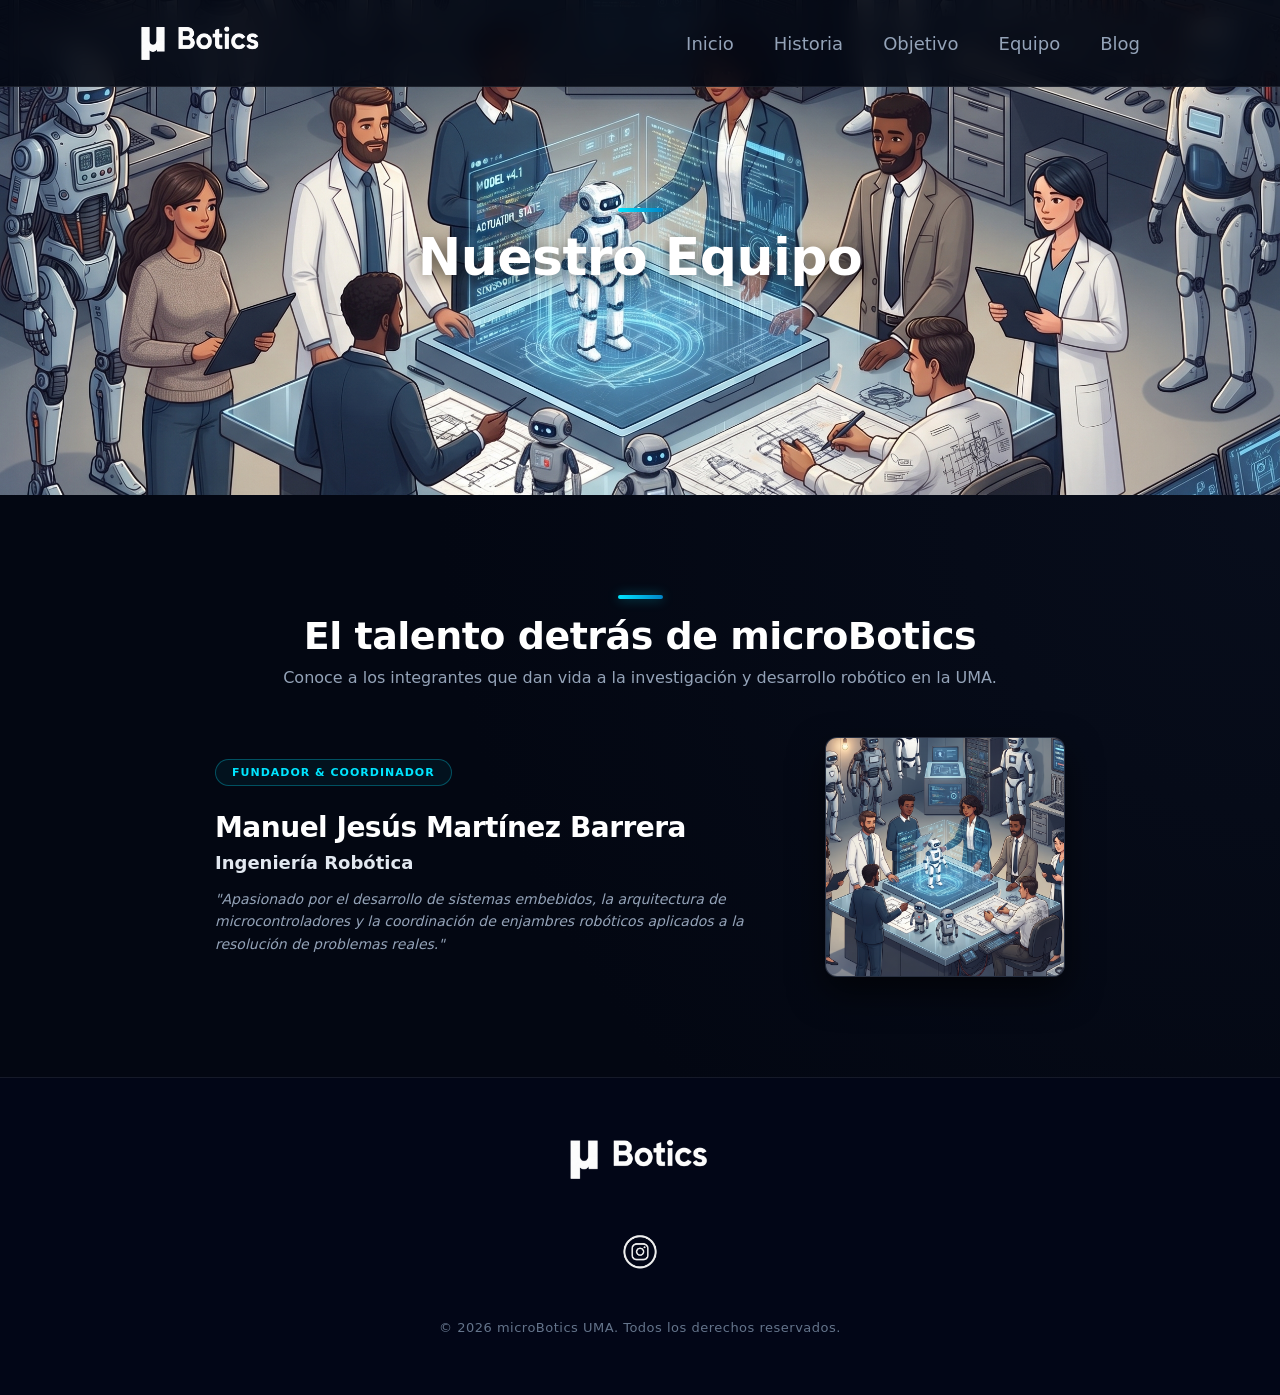
==== commit 2aad7570: "Update paths and content in index.html" ====
--- a/equipo/index.html
+++ b/equipo/index.html
@@ -4,211 +4,83 @@
     <meta charset="UTF-8">
     <meta name="viewport" content="width=device-width, initial-scale=1.0">
     <title>Equipo - microBotics UMA</title>
+    <!-- El CSS sube un nivel con ../ -->
     <link rel="stylesheet" href="../style.css">
-    <link rel="icon" type="image/png" href="favicon.png">
+    <link rel="icon" type="image/png" href="../favicon.png">
 </head>
 <body>
 
     <!-- CABECERA FIJA Y BLOQUEADA -->
     <header class="header">
-        <a href="index.html" class="logo-container">
-            <img src="logo.png" alt="microBotics Logo" class="logo-img">
+        <a href="../index.html" class="logo-container">
+            <img src="../logo.png" alt="microBotics Logo" class="logo-img">
         </a>
         
-        <!-- Botón de menú hamburguesa para móviles -->
         <button class="menu-toggle" id="mobileMenuBtn" aria-label="Abrir menú">
             <span></span>
             <span></span>
             <span></span>
         </button>
 
-        <nav class="nav nav-links" id="navLinks">
-            <a href="index.html">Inicio</a>
-            <a href="que-es-microbotics.html">Historia</a>
-            <a href="objetivo.html">Objetivo</a>
-            <a href="equipo.html">Equipo</a>
-            <a href="index.html#blog">Blog</a>
+        <nav class="nav" id="navLinks">
+            <a href="../index.html">Inicio</a>
+            <a href="../historia/">Historia</a>
+            <a href="../objetivo/">Objetivo</a>
+            <a href="index.html">Equipo</a>
+            <a href="../index.html#blog">Blog</a>
         </nav>
     </header>
 
-    <!-- PORTADA DE LA PÁGINA (HERO INTERNO) -->
-    <section class="hero-internal">
-        <!-- Puedes usar proyecto-modular-1.jpg o cualquier foto de chasis que tengas -->
-        <img src="equipo.jpg" alt="Equipo microBotics" class="bg-image">
+    <!-- PORTADA / HERO INTERNO DE EQUIPO -->
+    <section class="hero-internal" style="background: url('../equipo.jpg') no-repeat center center/cover;">
         <div class="overlay-internal"></div>
         <div class="hero-internal-content">
-            <h1>Equipo</h1>
+            <div class="section-accent-line center-line"></div>
+            <h1>Nuestro Equipo</h1>
         </div>
     </section>
 
-    <!-- SECCIÓN DE MIEMBROS DEL EQUIPO -->
+    <!-- SECCIÓN PRINCIPAL DEL EQUIPO -->
     <section class="team-section">
+        <div class="timeline-header" style="margin-bottom: 50px;">
+            <div class="section-accent-line center-line"></div>
+            <h2>El talento detrás de microBotics</h2>
+            <p>Conoce a los integrantes que dan vida a la investigación y desarrollo robótico en la UMA.</p>
+        </div>
+
         <div class="team-container">
-
             <!-- Miembro 1 -->
             <div class="team-card">
                 <div class="team-info">
-                    <h2>Emil J. Khatib</h2>
-                    <h3>Tutor</h3>
-                    <span class="team-badge">Sección de Docentes</span>
-                    <p>Impulsor de la idea y tutor.</p>
+                    <span class="team-badge">Fundador & Coordinador</span>
+                    <h2>Manuel Jesús Martínez Barrera</h2>
+                    <h3>Ingeniería Robótica</h3>
+                    <p>"Apasionado por el desarrollo de sistemas embebidos, la arquitectura de microcontroladores y la coordinación de enjambres robóticos aplicados a la resolución de problemas reales."</p>
                 </div>
                 <div class="team-photo">
-                    <img src="logo.png" alt="Emil J. Khatib">
+                    <img src="../equipo.jpg" alt="Manuel Jesús Martínez Barrera">
                 </div>
             </div>
 
-            <!-- Miembro 2 -->
-            <div class="team-card">
-                <div class="team-info">
-                    <h2>Ismael Villena Gil</h2>
-                    <h3>Leader</h3>
-                    <span class="team-badge">Sección de Team Leader</span>
-                    <p>Primer Team Leader del proyecto.</p>
-                </div>
-                <div class="team-photo">
-                    <img src="logo.png" alt="Ismael Villena Gil">
-                </div>
-            </div>
-
-            <!-- Miembro 3 -->
-            <div class="team-card">
-                <div class="team-info">
-                    <h2>Leonid Ruinovich</h2>
-                    <h3>Participante</h3>
-                    <span class="team-badge">Sección de Mecánica</span>
-                    <p>El ruso loco.</p>
-                </div>
-                <div class="team-photo">
-                    <img src="logo.png" alt="Leonid Ruinovich">
-                </div>
-            </div>
-
-            <!-- Miembro 4 -->
-            <div class="team-card">
-                <div class="team-info">
-                    <h2>Alberto García Tobaruela</h2>
-                    <h3>Participante</h3>
-                    <span class="team-badge">Sección de Software</span>
-                    <p>Yo lo intento, que funcione es otra cosa.</p>
-                </div>
-                <div class="team-photo">
-                    <img src="logo.png" alt="Alberto García Tobaruela">
-                </div>
-            </div>
-
-            <!-- Miembro 5 -->
-            <div class="team-card">
-                <div class="team-info">
-                    <h2>Ruslan Khafizov</h2>
-                    <h3>Director de departamento</h3>
-                    <span class="team-badge">Sección de Software</span>
-                    <p>Primer director del Departamento de Software.</p>
-                </div>
-                <div class="team-photo">
-                    <img src="logo.png" alt="Ruslan Khafizov">
-                </div>
-            </div>
-
-            <!-- Miembro 6 -->
-            <div class="team-card">
-                <div class="team-info">
-                    <h2>Marcos Muñiz Rodríguez</h2>
-                    <h3>Director de departamento</h3>
-                    <span class="team-badge">Sección de IA</span>
-                    <p>Primer director de la Sección de IA.</p>
-                </div>
-                <div class="team-photo">
-                    <img src="logo.png" alt="Marcos Muñiz Rodríguez">
-                </div>
-            </div>
-
-            <!-- Miembro 7 -->
-            <div class="team-card">
-                <div class="team-info">
-                    <h2>Óscar Romero González</h2>
-                    <h3>Director de departamento</h3>
-                    <span class="team-badge">Sección de Diseño 3D</span>
-                    <p>Primer jefe de departamento de Diseño 3D.</p>
-                </div>
-                <div class="team-photo">
-                    <img src="logo.png" alt="Óscar Romero González">
-                </div>
-            </div>
-
-            <!-- Miembro 8 -->
-            <div class="team-card">
-                <div class="team-info">
-                    <h2>Sergio Adrián Sánchez Gómez</h2>
-                    <h3>Director de departamento</h3>
-                    <span class="team-badge">Sección de Mecánica</span>
-                    <p>Primer director del departamento de Mecánica.</p>
-                </div>
-                <div class="team-photo">
-                    <img src="logo.png" alt="Sergio Adrián Sánchez Gómez">
-                </div>
-            </div>
-
-            <!-- Miembro 9 -->
-            <div class="team-card">
-                <div class="team-info">
-                    <h2>Enrique Brito Ortega</h2>
-                    <h3>Director de departamento</h3>
-                    <span class="team-badge">Sección de Electrónica</span>
-                    <p>Primer director de la Sección de Electrónica.</p>
-                </div>
-                <div class="team-photo">
-                    <img src="logo.png" alt="Enrique Brito Ortega">
-                </div>
-            </div>
-
-            <!-- Miembro 10 -->
-            <div class="team-card">
-                <div class="team-info">
-                    <h2>Pablo Malavé Canto</h2>
-                    <h3>Director de departamento</h3>
-                    <span class="team-badge">Sección de Negocio</span>
-                    <p>Primer director del Área de Negocio.</p>
-                </div>
-                <div class="team-photo">
-                    <img src="logo.png" alt="Pablo Malavé Canto">
-                </div>
-            </div>
-
-            <!-- Miembro 11 -->
-            <div class="team-card">
-                <div class="team-info">
-                    <h2>Alberto Pérez Benítez</h2>
-                    <h3>Participante</h3>
-                    <span class="team-badge">Sección de IA</span>
-                    <p></p>
-                </div>
-                <div class="team-photo">
-                    <img src="logo.png" alt="Alberto Pérez Benítez">
-                </div>
-            </div>
-
+            <!-- Puedes añadir más miembros del equipo aquí siguiendo la misma estructura -->
         </div>
     </section>
 
-   <!-- PIE DE PÁGINA (FOOTER) -->
+    <!-- PIE DE PÁGINA -->
     <footer class="footer">
         <div class="footer-content">
-            <a href="index.html" class="footer-logo-container">
-                <img src="logo.png" alt="microBotics Logo" class="footer-logo-img">
+            <a href="../index.html" class="footer-logo-container">
+                <img src="../logo.png" alt="microBotics Logo" class="footer-logo-img">
             </a>
             
-            <!-- Logo de Instagram con enlace directo -->
             <div class="footer-social">
                 <a href="https://www.instagram.com/micro_botics/" target="_blank" class="footer-insta-link">
-                    <img src="logo-insta.png" alt="Instagram microBotics" class="footer-insta-img">
+                    <img src="../logo-insta.png" alt="Instagram microBotics" class="footer-insta-img">
                 </a>
             </div>
 
             <p class="footer-copy">© 2026 microBotics UMA. Todos los derechos reservados.</p>
         </div>
     </footer>
-
-    <script src="script.js"></script>
 </body>
 </html>
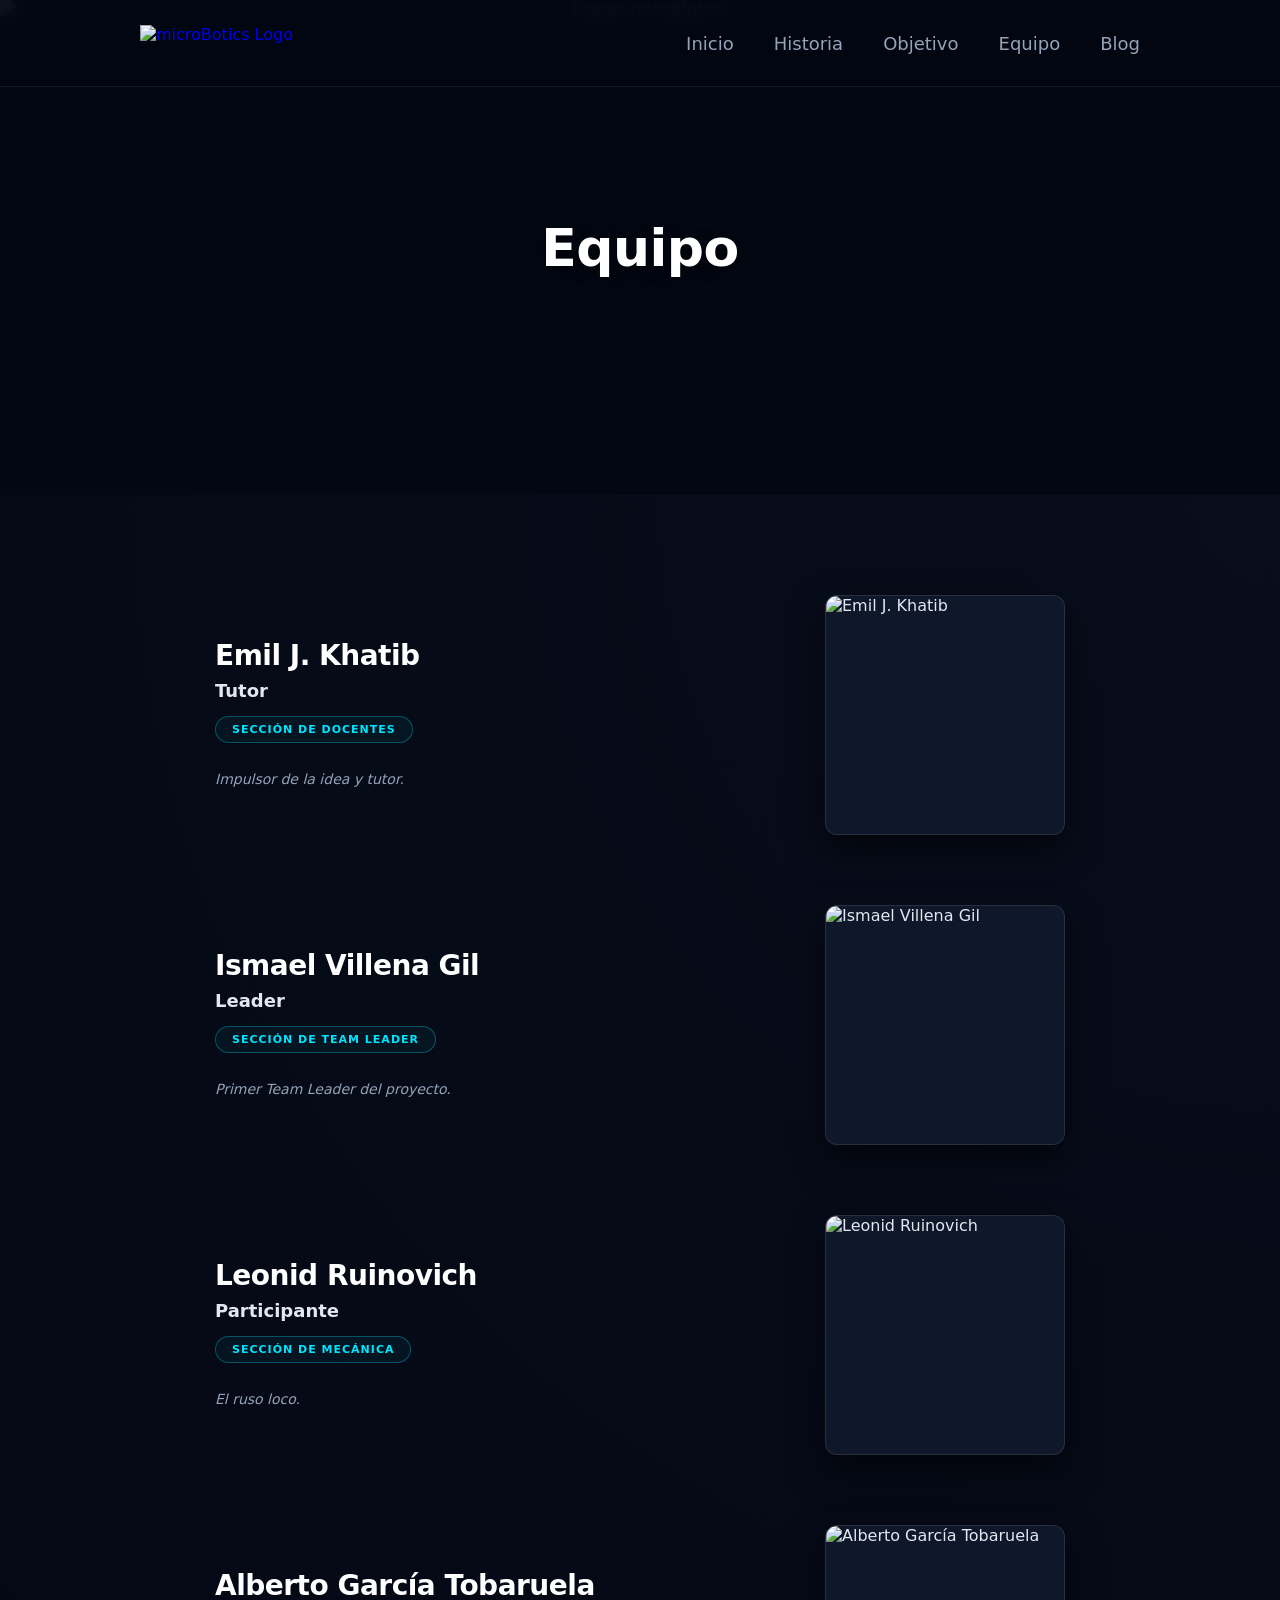
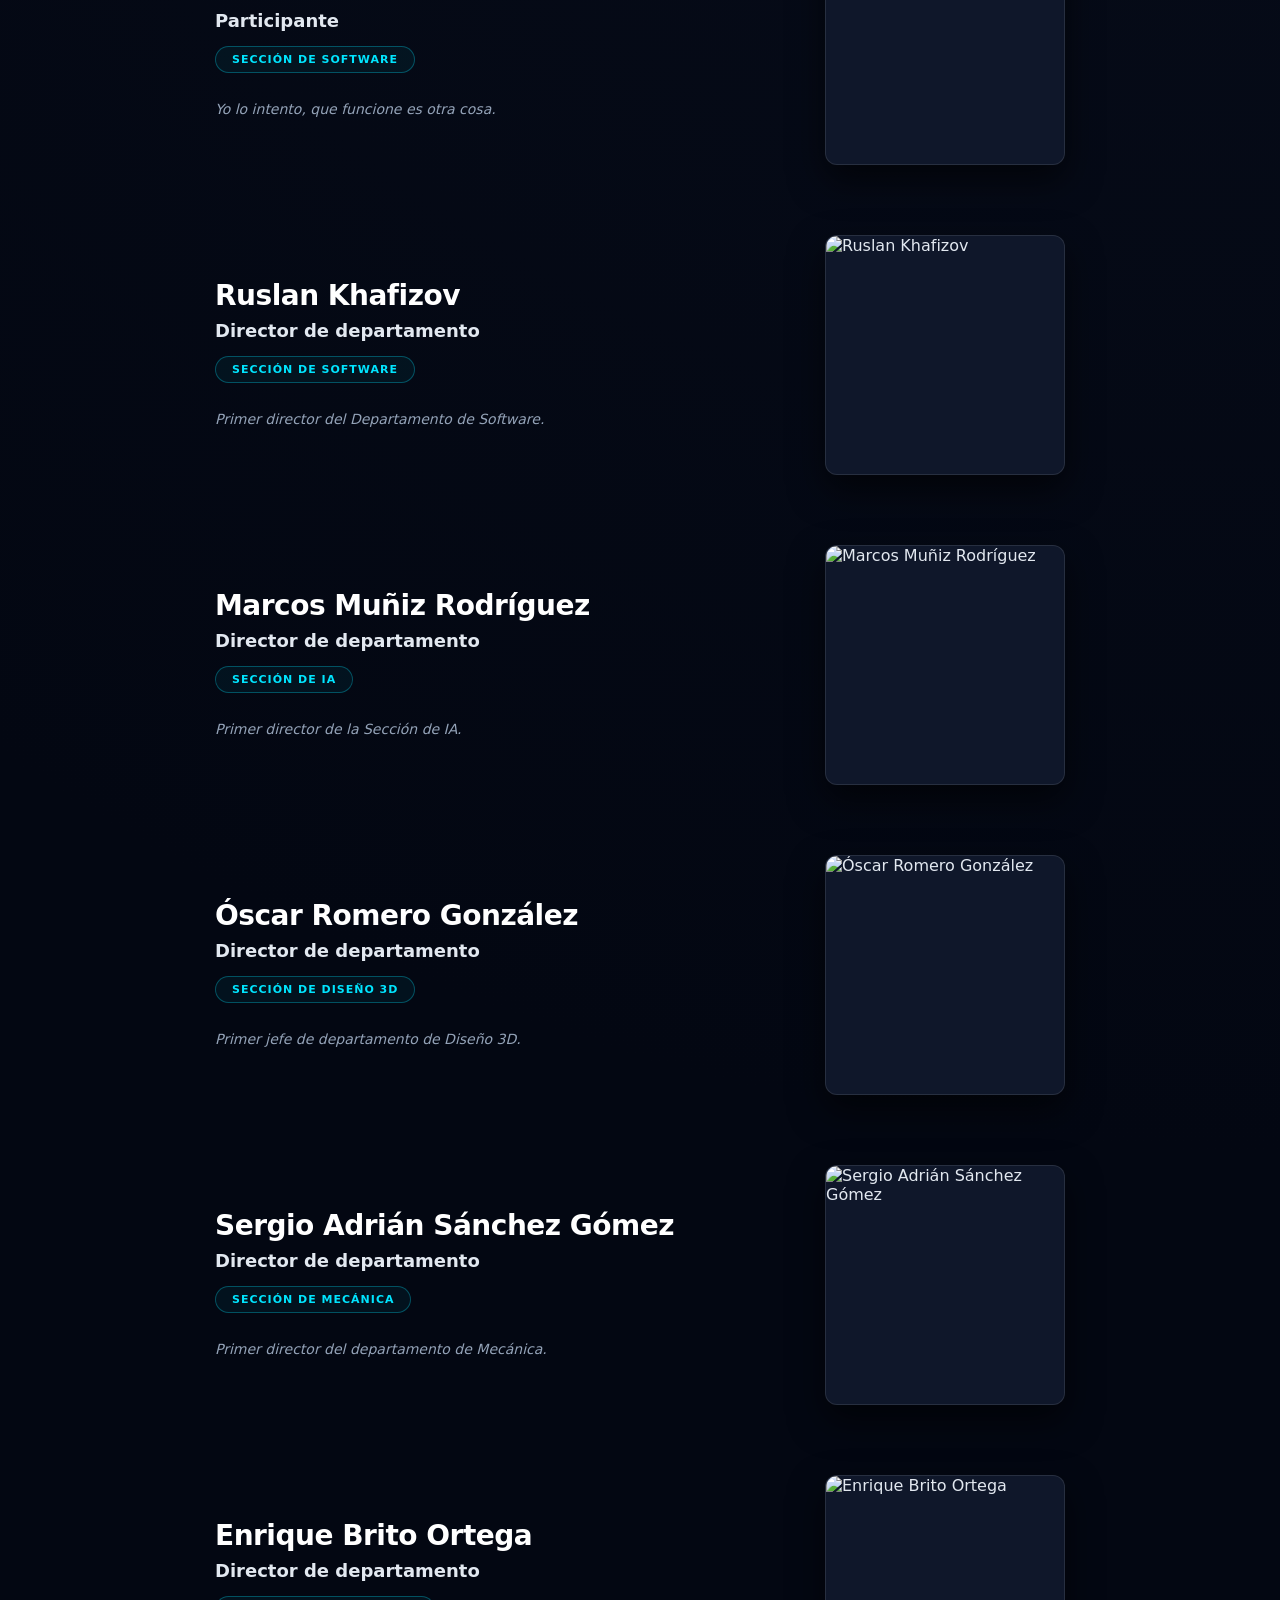
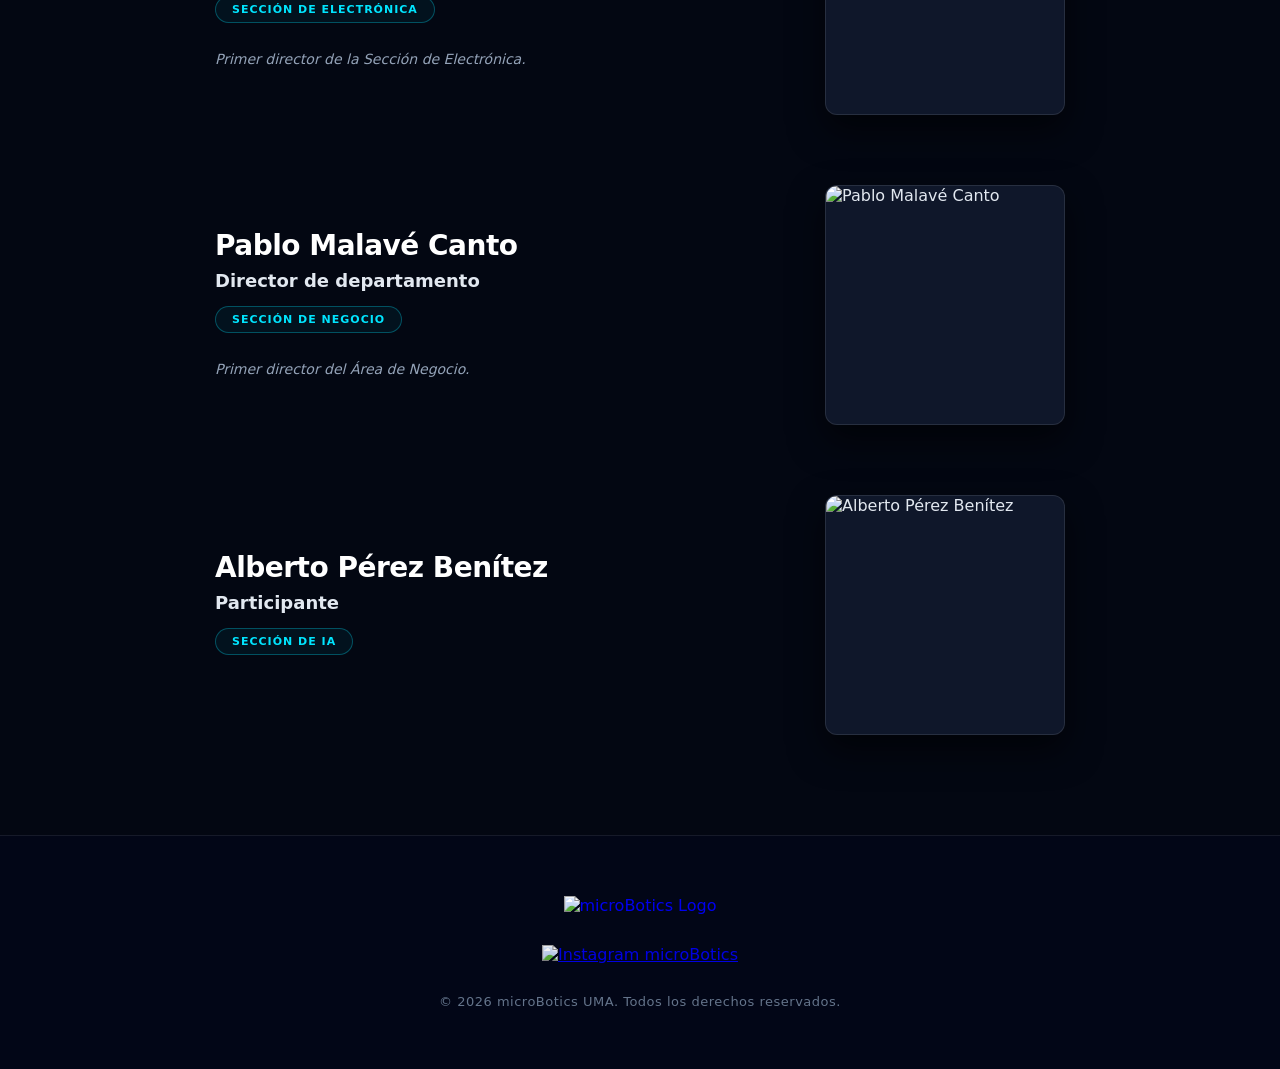
==== commit 399906e3: "Update index.html" ====
--- a/equipo/index.html
+++ b/equipo/index.html
@@ -4,83 +4,211 @@
     <meta charset="UTF-8">
     <meta name="viewport" content="width=device-width, initial-scale=1.0">
     <title>Equipo - microBotics UMA</title>
-    <!-- El CSS sube un nivel con ../ -->
     <link rel="stylesheet" href="../style.css">
-    <link rel="icon" type="image/png" href="../favicon.png">
+    <link rel="icon" type="image/png" href="favicon.png">
 </head>
 <body>
 
     <!-- CABECERA FIJA Y BLOQUEADA -->
     <header class="header">
-        <a href="../index.html" class="logo-container">
-            <img src="../logo.png" alt="microBotics Logo" class="logo-img">
+        <a href="index.html" class="logo-container">
+            <img src="logo.png" alt="microBotics Logo" class="logo-img">
         </a>
         
+        <!-- Botón de menú hamburguesa para móviles -->
         <button class="menu-toggle" id="mobileMenuBtn" aria-label="Abrir menú">
             <span></span>
             <span></span>
             <span></span>
         </button>
 
-        <nav class="nav" id="navLinks">
-            <a href="../index.html">Inicio</a>
-            <a href="../historia/">Historia</a>
-            <a href="../objetivo/">Objetivo</a>
-            <a href="index.html">Equipo</a>
-            <a href="../index.html#blog">Blog</a>
+        <nav class="nav nav-links" id="navLinks">
+            <a href="index.html">Inicio</a>
+            <a href="que-es-microbotics.html">Historia</a>
+            <a href="objetivo.html">Objetivo</a>
+            <a href="equipo.html">Equipo</a>
+            <a href="index.html#blog">Blog</a>
         </nav>
     </header>
 
-    <!-- PORTADA / HERO INTERNO DE EQUIPO -->
-    <section class="hero-internal" style="background: url('../equipo.jpg') no-repeat center center/cover;">
+    <!-- PORTADA DE LA PÁGINA (HERO INTERNO) -->
+    <section class="hero-internal">
+        <!-- Puedes usar proyecto-modular-1.jpg o cualquier foto de chasis que tengas -->
+        <img src="equipo.jpg" alt="Equipo microBotics" class="bg-image">
         <div class="overlay-internal"></div>
         <div class="hero-internal-content">
-            <div class="section-accent-line center-line"></div>
-            <h1>Nuestro Equipo</h1>
+            <h1>Equipo</h1>
         </div>
     </section>
 
-    <!-- SECCIÓN PRINCIPAL DEL EQUIPO -->
+    <!-- SECCIÓN DE MIEMBROS DEL EQUIPO -->
     <section class="team-section">
-        <div class="timeline-header" style="margin-bottom: 50px;">
-            <div class="section-accent-line center-line"></div>
-            <h2>El talento detrás de microBotics</h2>
-            <p>Conoce a los integrantes que dan vida a la investigación y desarrollo robótico en la UMA.</p>
-        </div>
-
         <div class="team-container">
+
             <!-- Miembro 1 -->
             <div class="team-card">
                 <div class="team-info">
-                    <span class="team-badge">Fundador & Coordinador</span>
-                    <h2>Manuel Jesús Martínez Barrera</h2>
-                    <h3>Ingeniería Robótica</h3>
-                    <p>"Apasionado por el desarrollo de sistemas embebidos, la arquitectura de microcontroladores y la coordinación de enjambres robóticos aplicados a la resolución de problemas reales."</p>
-                </div>
-                <div class="team-photo">
-                    <img src="../equipo.jpg" alt="Manuel Jesús Martínez Barrera">
-                </div>
-            </div>
-
-            <!-- Puedes añadir más miembros del equipo aquí siguiendo la misma estructura -->
+                    <h2>Emil J. Khatib</h2>
+                    <h3>Tutor</h3>
+                    <span class="team-badge">Sección de Docentes</span>
+                    <p>Impulsor de la idea y tutor.</p>
+                </div>
+                <div class="team-photo">
+                    <img src="logo.png" alt="Emil J. Khatib">
+                </div>
+            </div>
+
+            <!-- Miembro 2 -->
+            <div class="team-card">
+                <div class="team-info">
+                    <h2>Ismael Villena Gil</h2>
+                    <h3>Leader</h3>
+                    <span class="team-badge">Sección de Team Leader</span>
+                    <p>Primer Team Leader del proyecto.</p>
+                </div>
+                <div class="team-photo">
+                    <img src="logo.png" alt="Ismael Villena Gil">
+                </div>
+            </div>
+
+            <!-- Miembro 3 -->
+            <div class="team-card">
+                <div class="team-info">
+                    <h2>Leonid Ruinovich</h2>
+                    <h3>Participante</h3>
+                    <span class="team-badge">Sección de Mecánica</span>
+                    <p>El ruso loco.</p>
+                </div>
+                <div class="team-photo">
+                    <img src="logo.png" alt="Leonid Ruinovich">
+                </div>
+            </div>
+
+            <!-- Miembro 4 -->
+            <div class="team-card">
+                <div class="team-info">
+                    <h2>Alberto García Tobaruela</h2>
+                    <h3>Participante</h3>
+                    <span class="team-badge">Sección de Software</span>
+                    <p>Yo lo intento, que funcione es otra cosa.</p>
+                </div>
+                <div class="team-photo">
+                    <img src="logo.png" alt="Alberto García Tobaruela">
+                </div>
+            </div>
+
+            <!-- Miembro 5 -->
+            <div class="team-card">
+                <div class="team-info">
+                    <h2>Ruslan Khafizov</h2>
+                    <h3>Director de departamento</h3>
+                    <span class="team-badge">Sección de Software</span>
+                    <p>Primer director del Departamento de Software.</p>
+                </div>
+                <div class="team-photo">
+                    <img src="logo.png" alt="Ruslan Khafizov">
+                </div>
+            </div>
+
+            <!-- Miembro 6 -->
+            <div class="team-card">
+                <div class="team-info">
+                    <h2>Marcos Muñiz Rodríguez</h2>
+                    <h3>Director de departamento</h3>
+                    <span class="team-badge">Sección de IA</span>
+                    <p>Primer director de la Sección de IA.</p>
+                </div>
+                <div class="team-photo">
+                    <img src="logo.png" alt="Marcos Muñiz Rodríguez">
+                </div>
+            </div>
+
+            <!-- Miembro 7 -->
+            <div class="team-card">
+                <div class="team-info">
+                    <h2>Óscar Romero González</h2>
+                    <h3>Director de departamento</h3>
+                    <span class="team-badge">Sección de Diseño 3D</span>
+                    <p>Primer jefe de departamento de Diseño 3D.</p>
+                </div>
+                <div class="team-photo">
+                    <img src="logo.png" alt="Óscar Romero González">
+                </div>
+            </div>
+
+            <!-- Miembro 8 -->
+            <div class="team-card">
+                <div class="team-info">
+                    <h2>Sergio Adrián Sánchez Gómez</h2>
+                    <h3>Director de departamento</h3>
+                    <span class="team-badge">Sección de Mecánica</span>
+                    <p>Primer director del departamento de Mecánica.</p>
+                </div>
+                <div class="team-photo">
+                    <img src="logo.png" alt="Sergio Adrián Sánchez Gómez">
+                </div>
+            </div>
+
+            <!-- Miembro 9 -->
+            <div class="team-card">
+                <div class="team-info">
+                    <h2>Enrique Brito Ortega</h2>
+                    <h3>Director de departamento</h3>
+                    <span class="team-badge">Sección de Electrónica</span>
+                    <p>Primer director de la Sección de Electrónica.</p>
+                </div>
+                <div class="team-photo">
+                    <img src="logo.png" alt="Enrique Brito Ortega">
+                </div>
+            </div>
+
+            <!-- Miembro 10 -->
+            <div class="team-card">
+                <div class="team-info">
+                    <h2>Pablo Malavé Canto</h2>
+                    <h3>Director de departamento</h3>
+                    <span class="team-badge">Sección de Negocio</span>
+                    <p>Primer director del Área de Negocio.</p>
+                </div>
+                <div class="team-photo">
+                    <img src="logo.png" alt="Pablo Malavé Canto">
+                </div>
+            </div>
+
+            <!-- Miembro 11 -->
+            <div class="team-card">
+                <div class="team-info">
+                    <h2>Alberto Pérez Benítez</h2>
+                    <h3>Participante</h3>
+                    <span class="team-badge">Sección de IA</span>
+                    <p></p>
+                </div>
+                <div class="team-photo">
+                    <img src="logo.png" alt="Alberto Pérez Benítez">
+                </div>
+            </div>
+
         </div>
     </section>
 
-    <!-- PIE DE PÁGINA -->
+   <!-- PIE DE PÁGINA (FOOTER) -->
     <footer class="footer">
         <div class="footer-content">
-            <a href="../index.html" class="footer-logo-container">
-                <img src="../logo.png" alt="microBotics Logo" class="footer-logo-img">
+            <a href="index.html" class="footer-logo-container">
+                <img src="logo.png" alt="microBotics Logo" class="footer-logo-img">
             </a>
             
+            <!-- Logo de Instagram con enlace directo -->
             <div class="footer-social">
                 <a href="https://www.instagram.com/micro_botics/" target="_blank" class="footer-insta-link">
-                    <img src="../logo-insta.png" alt="Instagram microBotics" class="footer-insta-img">
+                    <img src="logo-insta.png" alt="Instagram microBotics" class="footer-insta-img">
                 </a>
             </div>
 
             <p class="footer-copy">© 2026 microBotics UMA. Todos los derechos reservados.</p>
         </div>
     </footer>
+
+    <script src="script.js"></script>
 </body>
 </html>
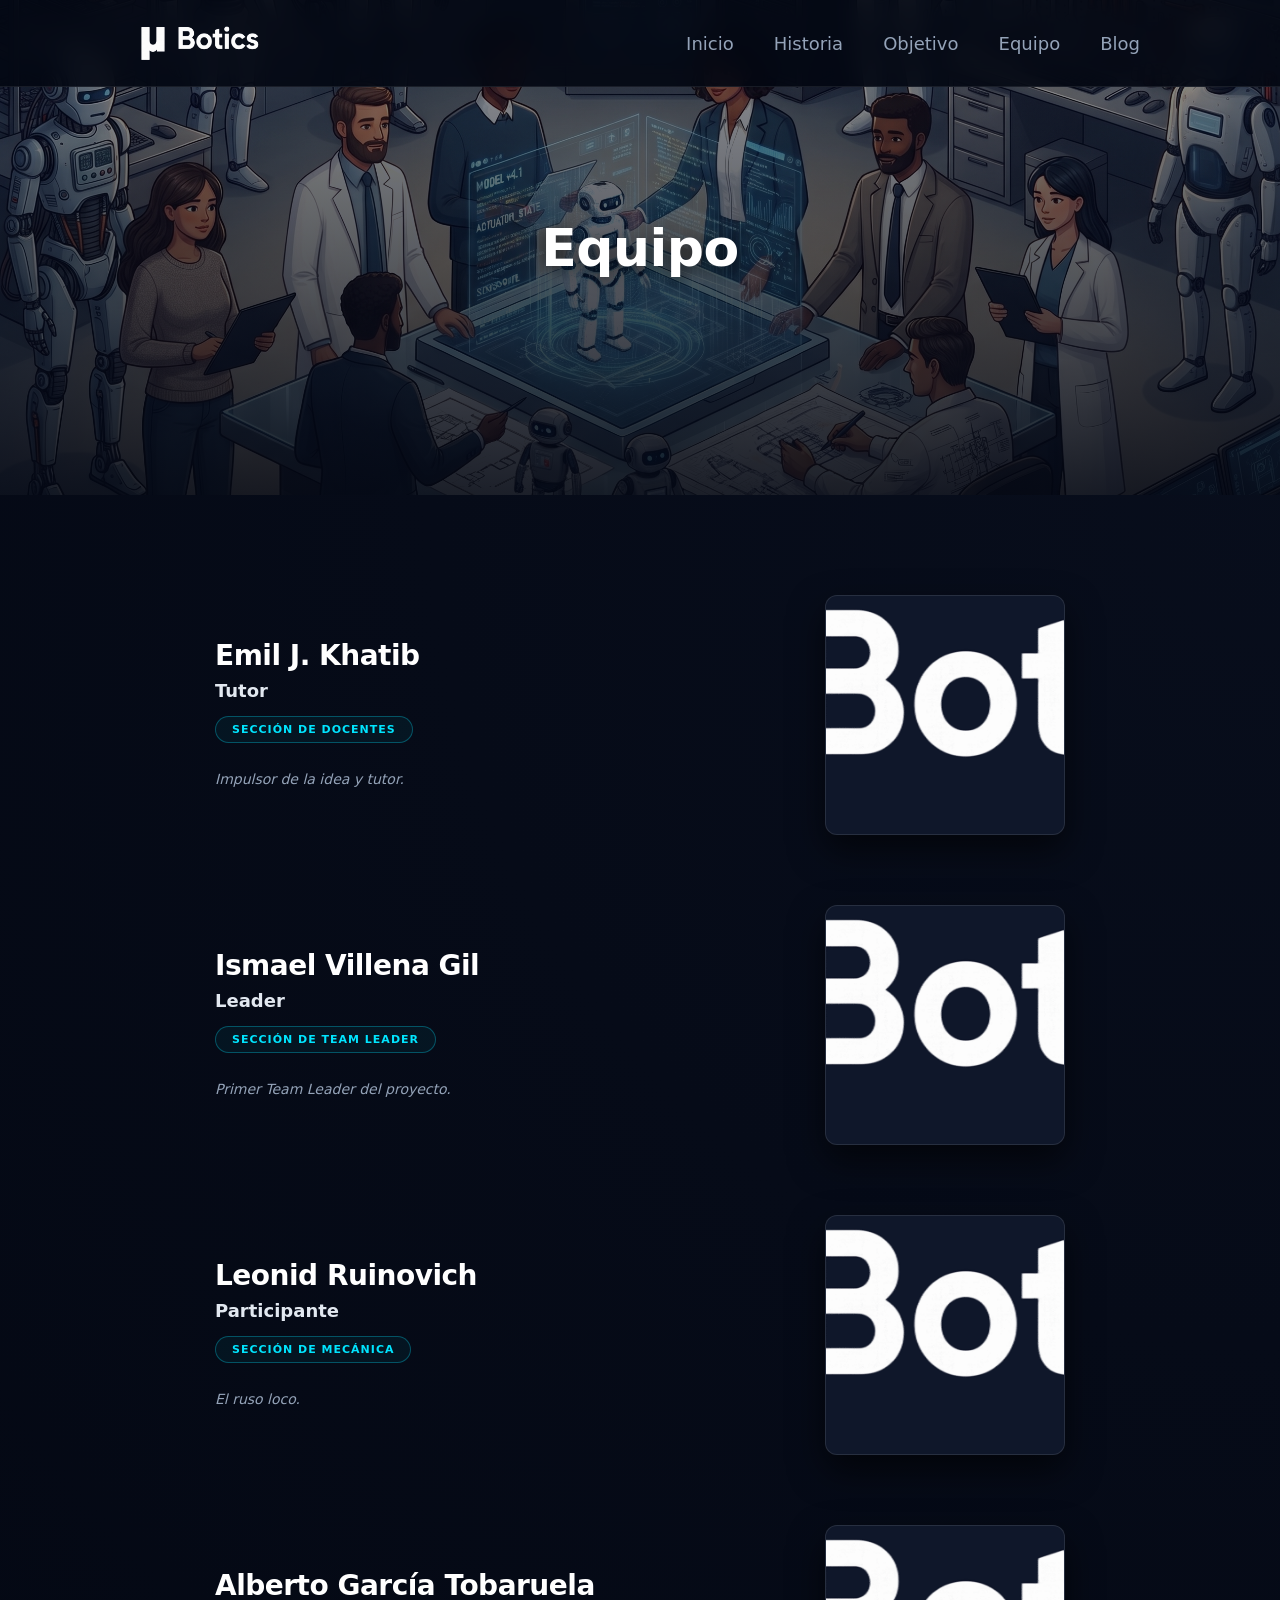
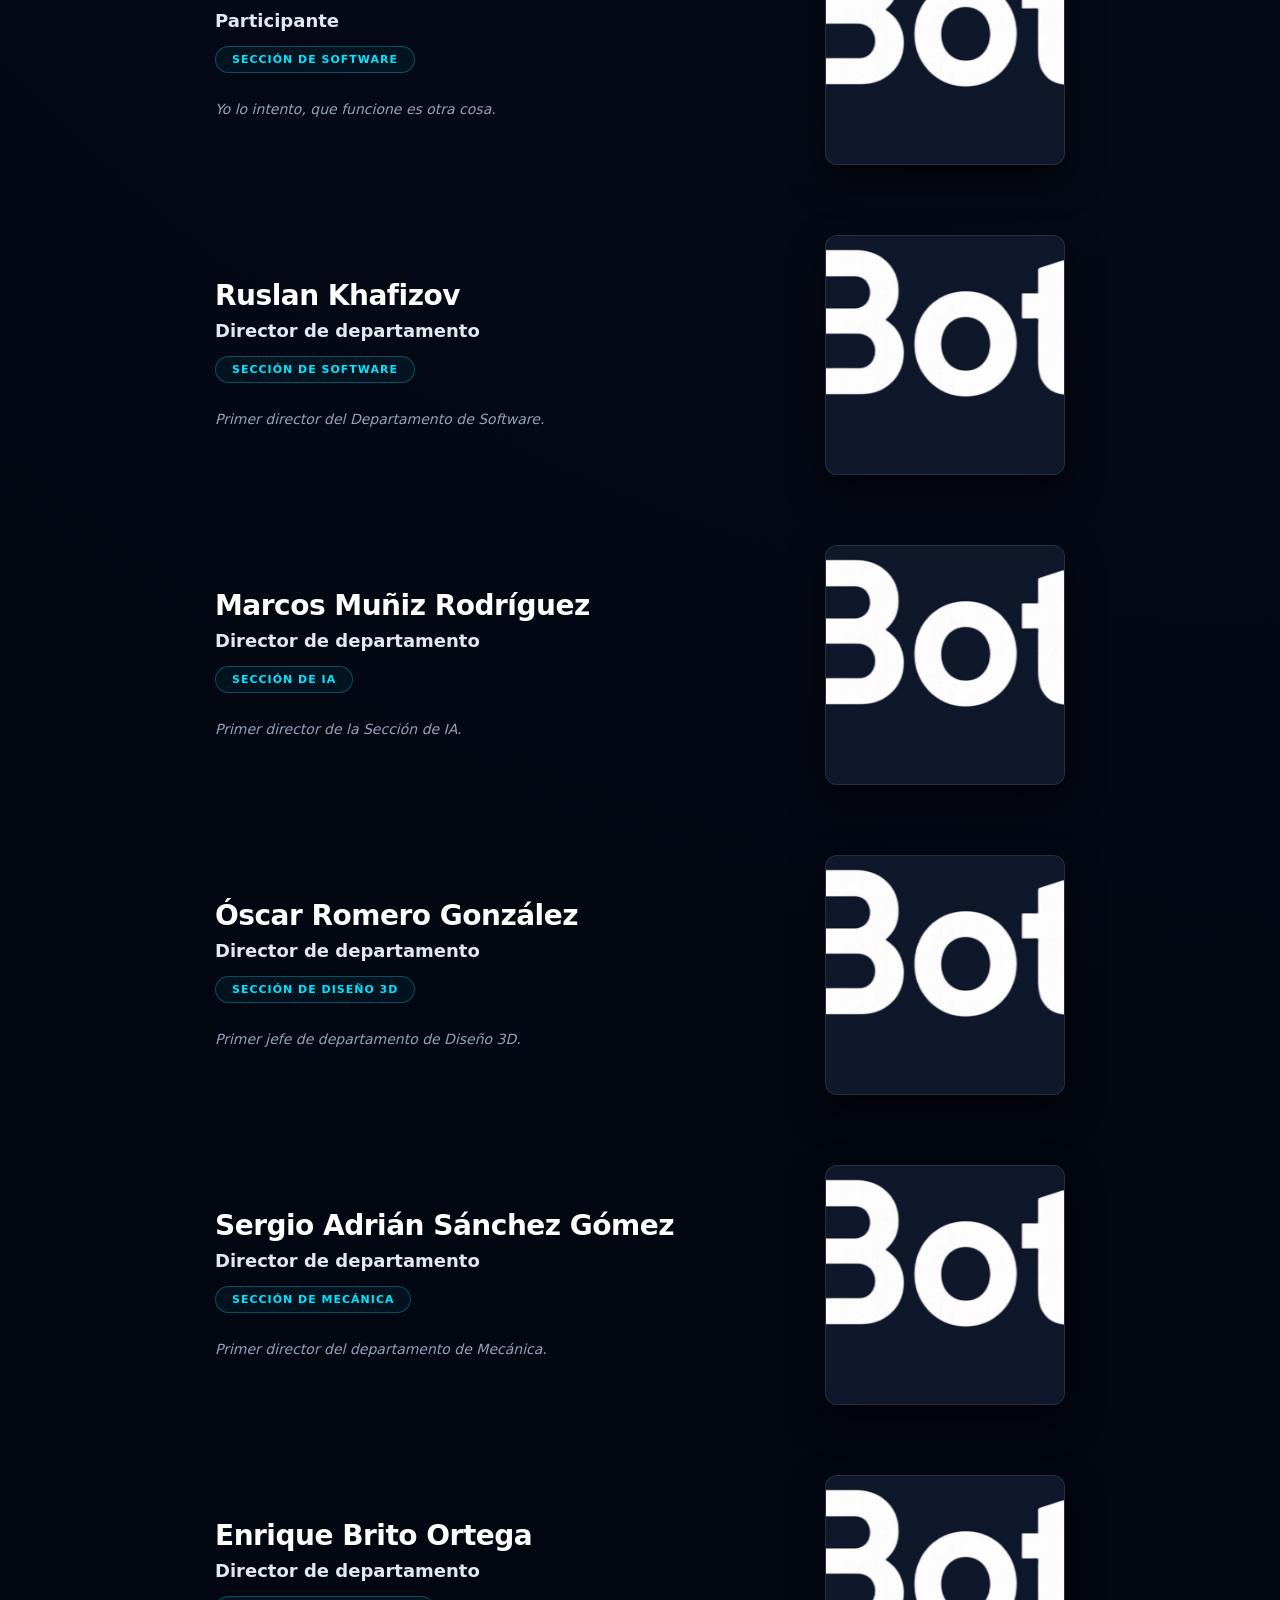
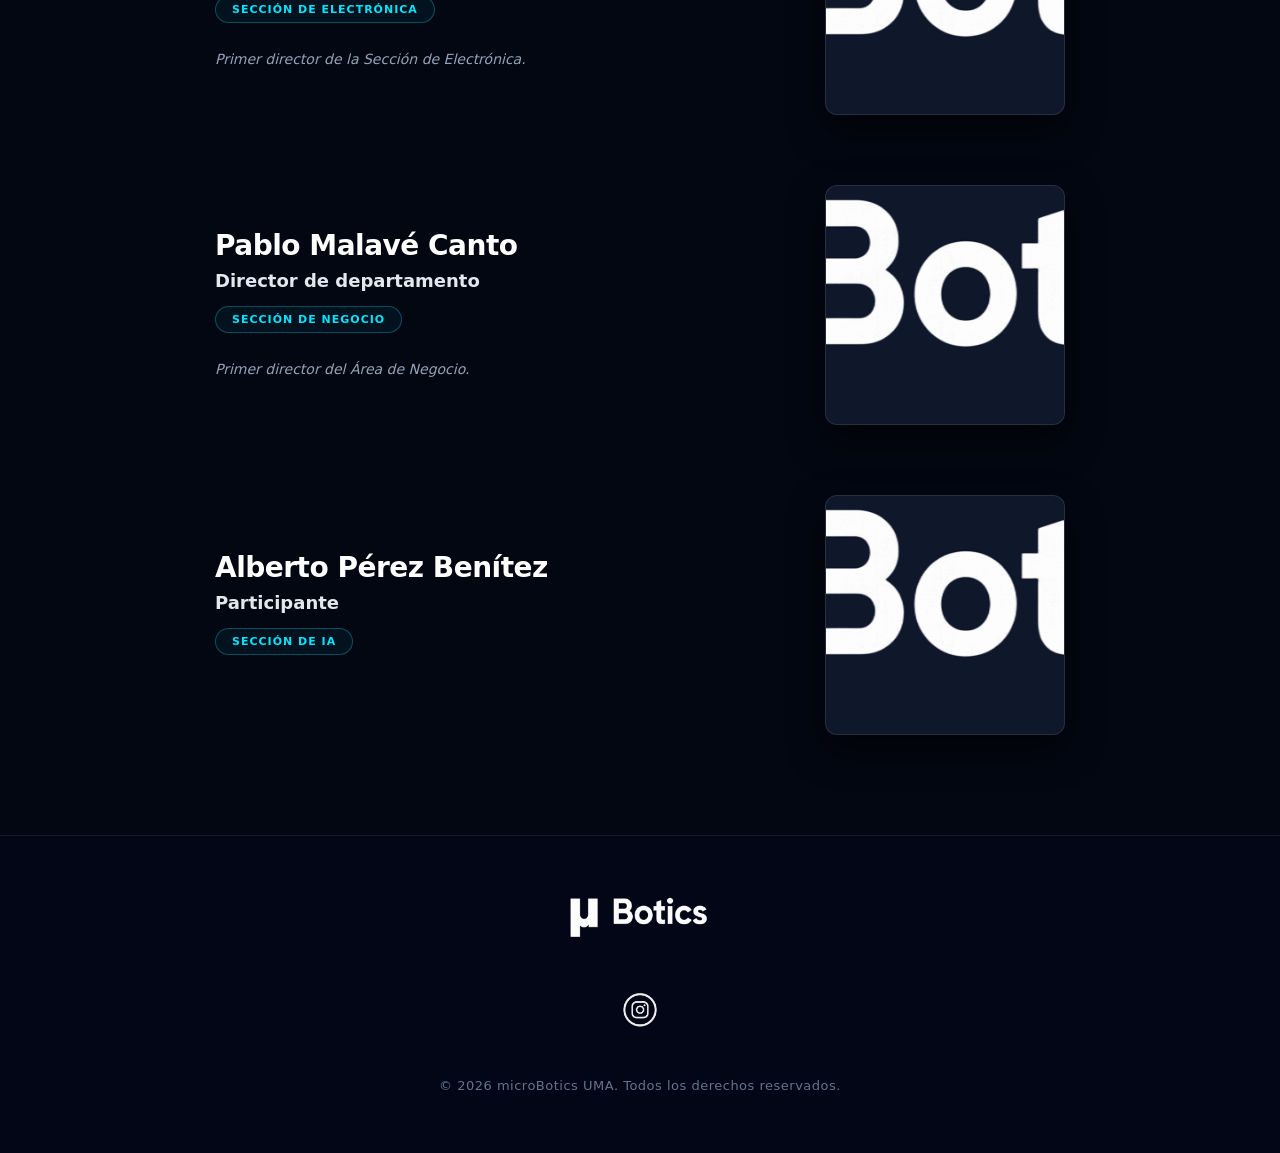
==== commit 5045d977: "Update paths for resources in index.html" ====
--- a/equipo/index.html
+++ b/equipo/index.html
@@ -5,14 +5,14 @@
     <meta name="viewport" content="width=device-width, initial-scale=1.0">
     <title>Equipo - microBotics UMA</title>
     <link rel="stylesheet" href="../style.css">
-    <link rel="icon" type="image/png" href="favicon.png">
+    <link rel="icon" type="image/png" href="../favicon.png">
 </head>
 <body>
 
     <!-- CABECERA FIJA Y BLOQUEADA -->
     <header class="header">
-        <a href="index.html" class="logo-container">
-            <img src="logo.png" alt="microBotics Logo" class="logo-img">
+        <a href="../index.html" class="logo-container">
+            <img src="../logo.png" alt="microBotics Logo" class="logo-img">
         </a>
         
         <!-- Botón de menú hamburguesa para móviles -->
@@ -23,18 +23,17 @@
         </button>
 
         <nav class="nav nav-links" id="navLinks">
-            <a href="index.html">Inicio</a>
-            <a href="que-es-microbotics.html">Historia</a>
-            <a href="objetivo.html">Objetivo</a>
-            <a href="equipo.html">Equipo</a>
-            <a href="index.html#blog">Blog</a>
+            <a href="../index.html">Inicio</a>
+            <a href="../historia/">Historia</a>
+            <a href="../objetivo/">Objetivo</a>
+            <a href="index.html">Equipo</a>
+            <a href="../index.html#blog">Blog</a>
         </nav>
     </header>
 
     <!-- PORTADA DE LA PÁGINA (HERO INTERNO) -->
     <section class="hero-internal">
-        <!-- Puedes usar proyecto-modular-1.jpg o cualquier foto de chasis que tengas -->
-        <img src="equipo.jpg" alt="Equipo microBotics" class="bg-image">
+        <img src="../equipo.jpg" alt="Equipo microBotics" class="bg-image">
         <div class="overlay-internal"></div>
         <div class="hero-internal-content">
             <h1>Equipo</h1>
@@ -54,7 +53,7 @@
                     <p>Impulsor de la idea y tutor.</p>
                 </div>
                 <div class="team-photo">
-                    <img src="logo.png" alt="Emil J. Khatib">
+                    <img src="../logo.png" alt="Emil J. Khatib">
                 </div>
             </div>
 
@@ -67,7 +66,7 @@
                     <p>Primer Team Leader del proyecto.</p>
                 </div>
                 <div class="team-photo">
-                    <img src="logo.png" alt="Ismael Villena Gil">
+                    <img src="../logo.png" alt="Ismael Villena Gil">
                 </div>
             </div>
 
@@ -80,7 +79,7 @@
                     <p>El ruso loco.</p>
                 </div>
                 <div class="team-photo">
-                    <img src="logo.png" alt="Leonid Ruinovich">
+                    <img src="../logo.png" alt="Leonid Ruinovich">
                 </div>
             </div>
 
@@ -93,7 +92,7 @@
                     <p>Yo lo intento, que funcione es otra cosa.</p>
                 </div>
                 <div class="team-photo">
-                    <img src="logo.png" alt="Alberto García Tobaruela">
+                    <img src="../logo.png" alt="Alberto García Tobaruela">
                 </div>
             </div>
 
@@ -106,7 +105,7 @@
                     <p>Primer director del Departamento de Software.</p>
                 </div>
                 <div class="team-photo">
-                    <img src="logo.png" alt="Ruslan Khafizov">
+                    <img src="../logo.png" alt="Ruslan Khafizov">
                 </div>
             </div>
 
@@ -119,7 +118,7 @@
                     <p>Primer director de la Sección de IA.</p>
                 </div>
                 <div class="team-photo">
-                    <img src="logo.png" alt="Marcos Muñiz Rodríguez">
+                    <img src="../logo.png" alt="Marcos Muñiz Rodríguez">
                 </div>
             </div>
 
@@ -132,7 +131,7 @@
                     <p>Primer jefe de departamento de Diseño 3D.</p>
                 </div>
                 <div class="team-photo">
-                    <img src="logo.png" alt="Óscar Romero González">
+                    <img src="../logo.png" alt="Óscar Romero González">
                 </div>
             </div>
 
@@ -145,7 +144,7 @@
                     <p>Primer director del departamento de Mecánica.</p>
                 </div>
                 <div class="team-photo">
-                    <img src="logo.png" alt="Sergio Adrián Sánchez Gómez">
+                    <img src="../logo.png" alt="Sergio Adrián Sánchez Gómez">
                 </div>
             </div>
 
@@ -158,7 +157,7 @@
                     <p>Primer director de la Sección de Electrónica.</p>
                 </div>
                 <div class="team-photo">
-                    <img src="logo.png" alt="Enrique Brito Ortega">
+                    <img src="../logo.png" alt="Enrique Brito Ortega">
                 </div>
             </div>
 
@@ -171,7 +170,7 @@
                     <p>Primer director del Área de Negocio.</p>
                 </div>
                 <div class="team-photo">
-                    <img src="logo.png" alt="Pablo Malavé Canto">
+                    <img src="../logo.png" alt="Pablo Malavé Canto">
                 </div>
             </div>
 
@@ -184,7 +183,7 @@
                     <p></p>
                 </div>
                 <div class="team-photo">
-                    <img src="logo.png" alt="Alberto Pérez Benítez">
+                    <img src="../logo.png" alt="Alberto Pérez Benítez">
                 </div>
             </div>
 
@@ -194,14 +193,13 @@
    <!-- PIE DE PÁGINA (FOOTER) -->
     <footer class="footer">
         <div class="footer-content">
-            <a href="index.html" class="footer-logo-container">
-                <img src="logo.png" alt="microBotics Logo" class="footer-logo-img">
+            <a href="../index.html" class="footer-logo-container">
+                <img src="../logo.png" alt="microBotics Logo" class="footer-logo-img">
             </a>
             
-            <!-- Logo de Instagram con enlace directo -->
             <div class="footer-social">
                 <a href="https://www.instagram.com/micro_botics/" target="_blank" class="footer-insta-link">
-                    <img src="logo-insta.png" alt="Instagram microBotics" class="footer-insta-img">
+                    <img src="../logo-insta.png" alt="Instagram microBotics" class="footer-insta-img">
                 </a>
             </div>
 
@@ -209,6 +207,6 @@
         </div>
     </footer>
 
-    <script src="script.js"></script>
+    <script src="../script.js"></script>
 </body>
 </html>
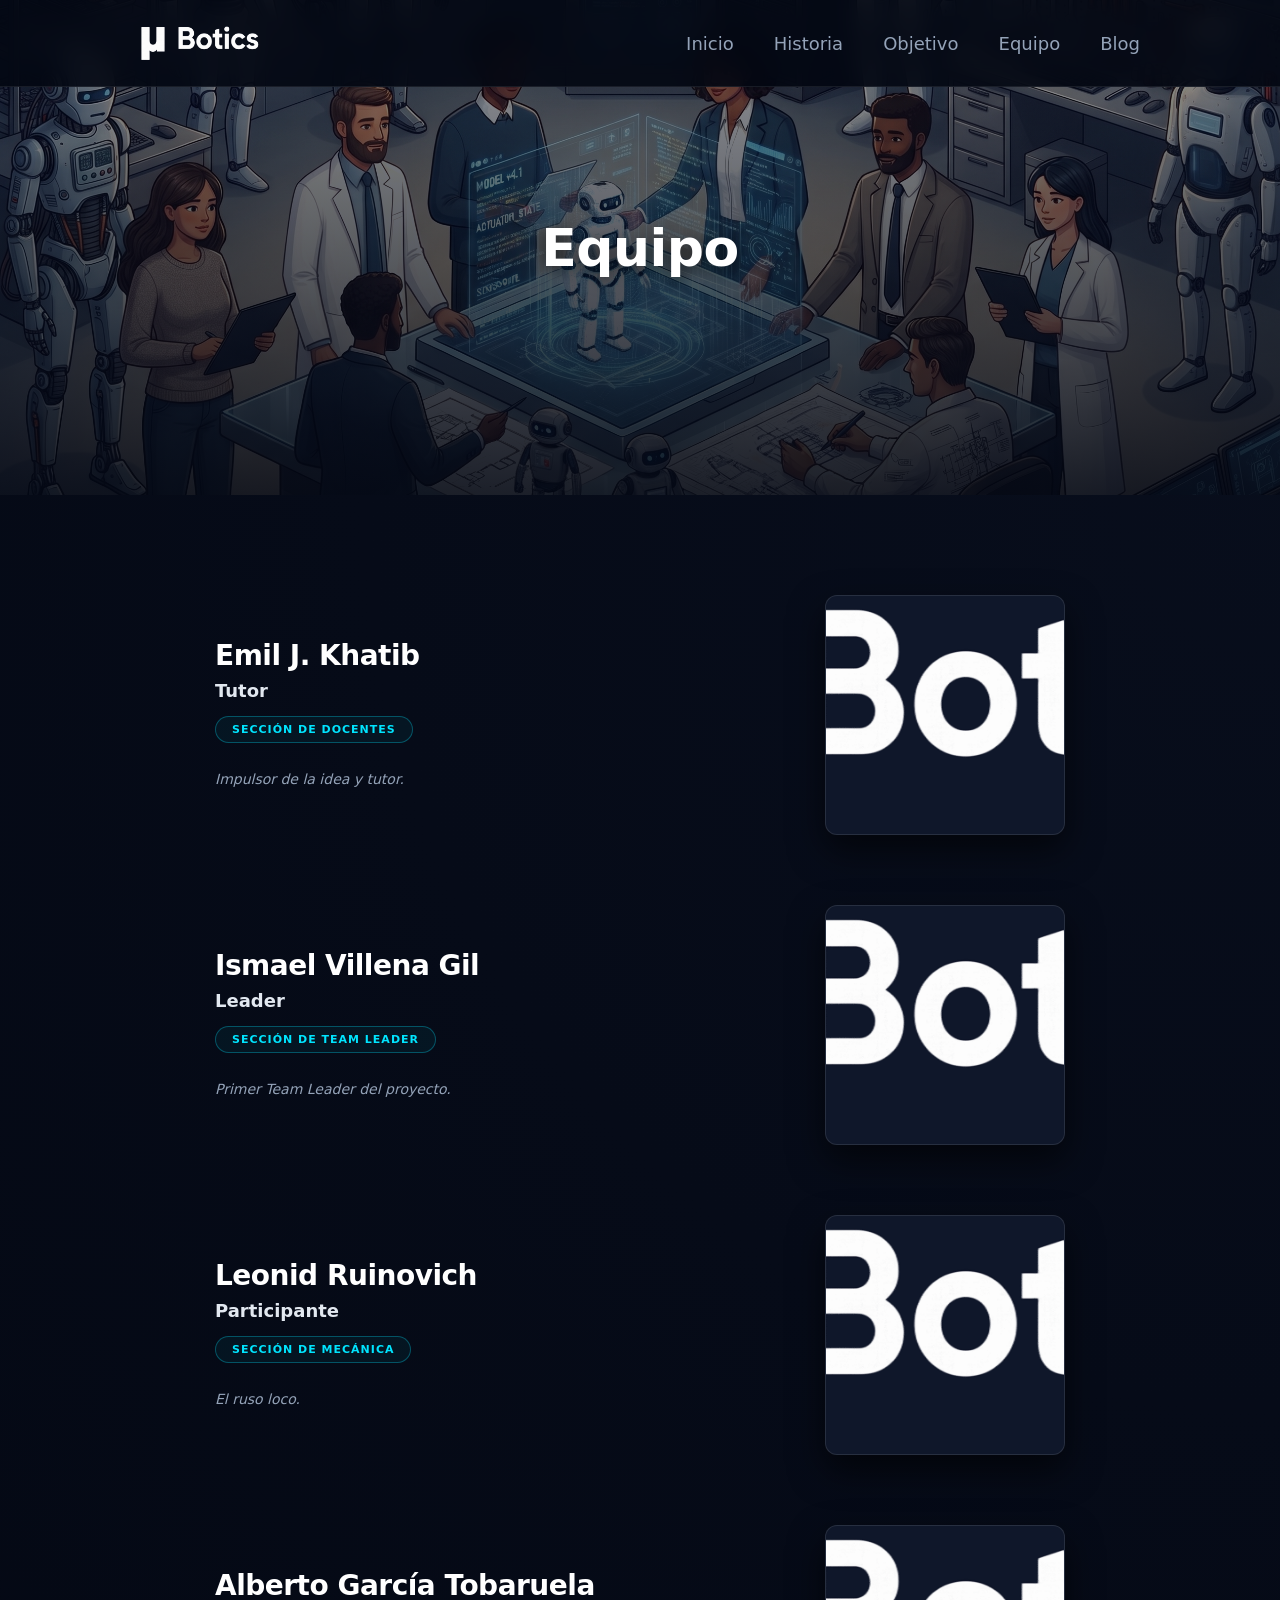
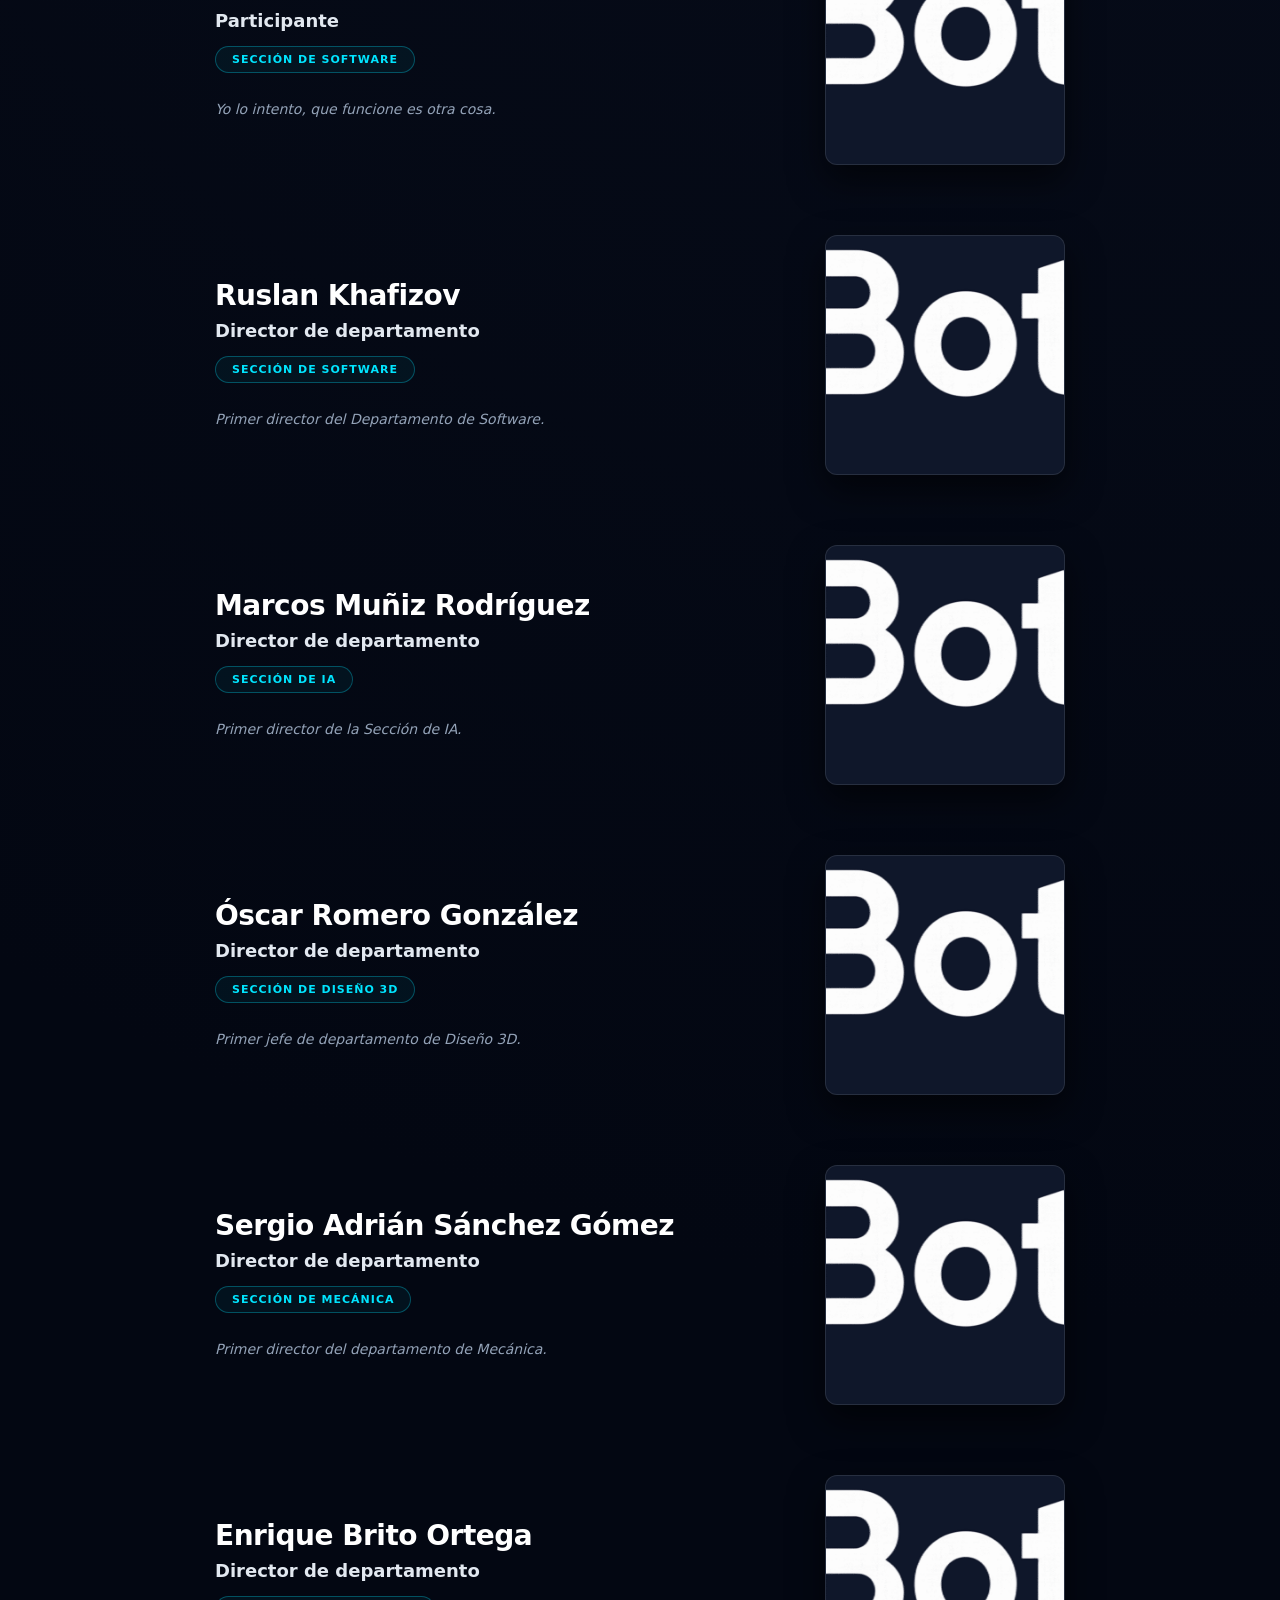
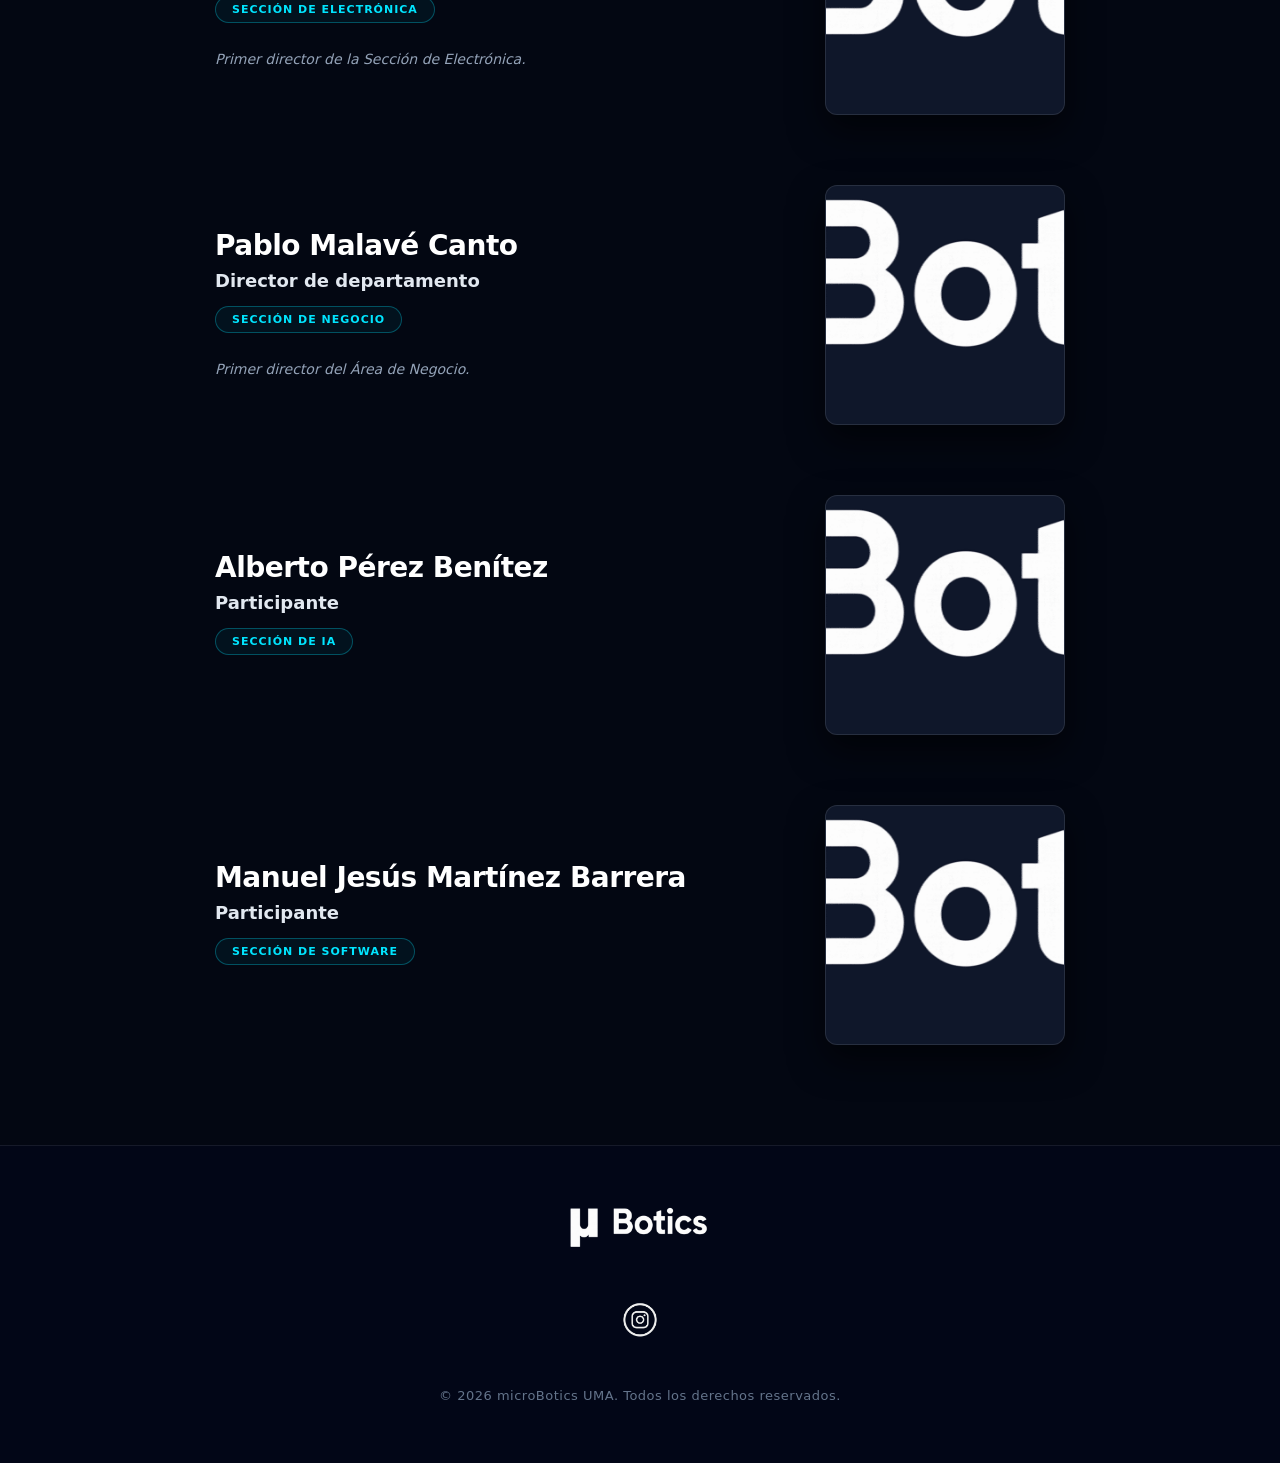
==== commit 9e53a7ae: "Add team member Manuel Jesús Martínez Barrera" ====
--- a/equipo/index.html
+++ b/equipo/index.html
@@ -187,10 +187,23 @@
                 </div>
             </div>
 
+            <!-- Miembro 12 (Manuel Jesús Martínez Barrera) -->
+            <div class="team-card">
+                <div class="team-info">
+                    <h2>Manuel Jesús Martínez Barrera</h2>
+                    <h3>Participante</h3>
+                    <span class="team-badge">Sección de Software</span>
+                    <p></p>
+                </div>
+                <div class="team-photo">
+                    <img src="../logo.png" alt="Manuel Jesús Martínez Barrera">
+                </div>
+            </div>
+
         </div>
     </section>
 
-   <!-- PIE DE PÁGINA (FOOTER) -->
+    <!-- PIE DE PÁGINA (FOOTER) -->
     <footer class="footer">
         <div class="footer-content">
             <a href="../index.html" class="footer-logo-container">
